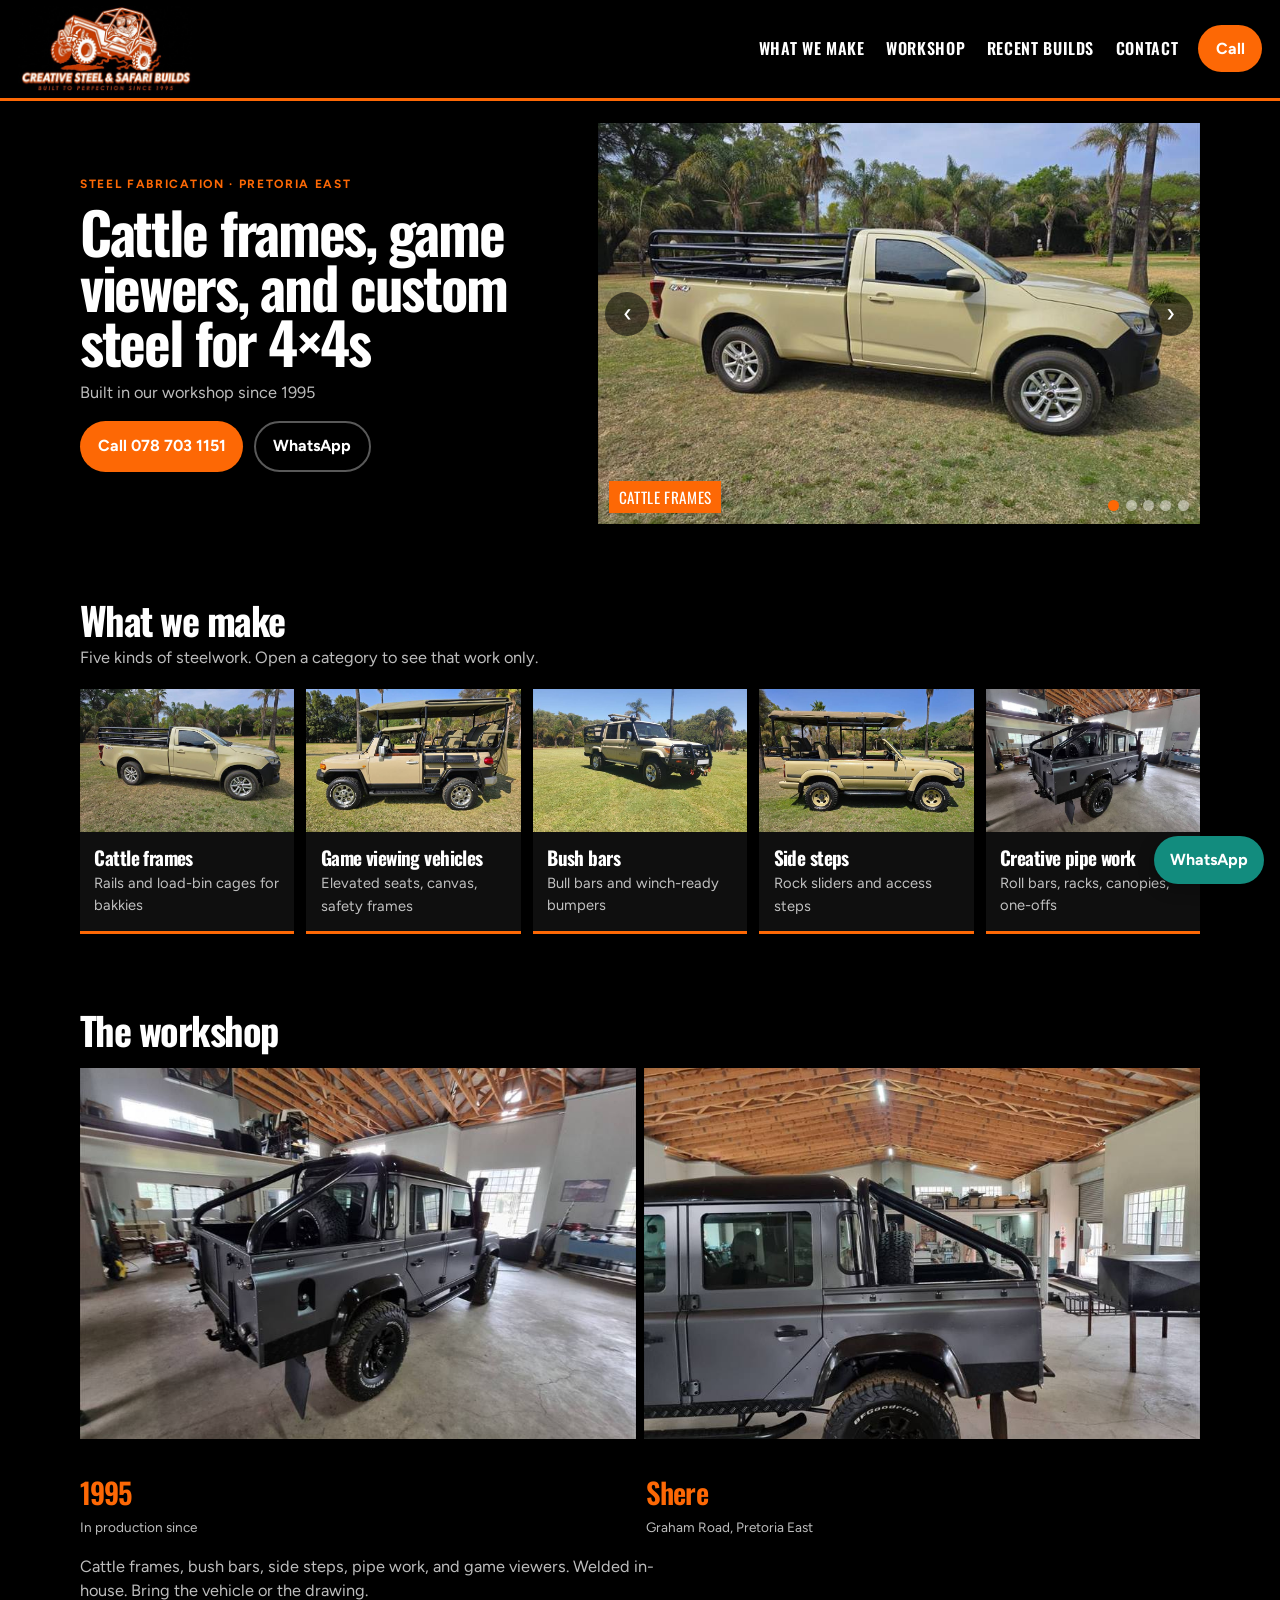
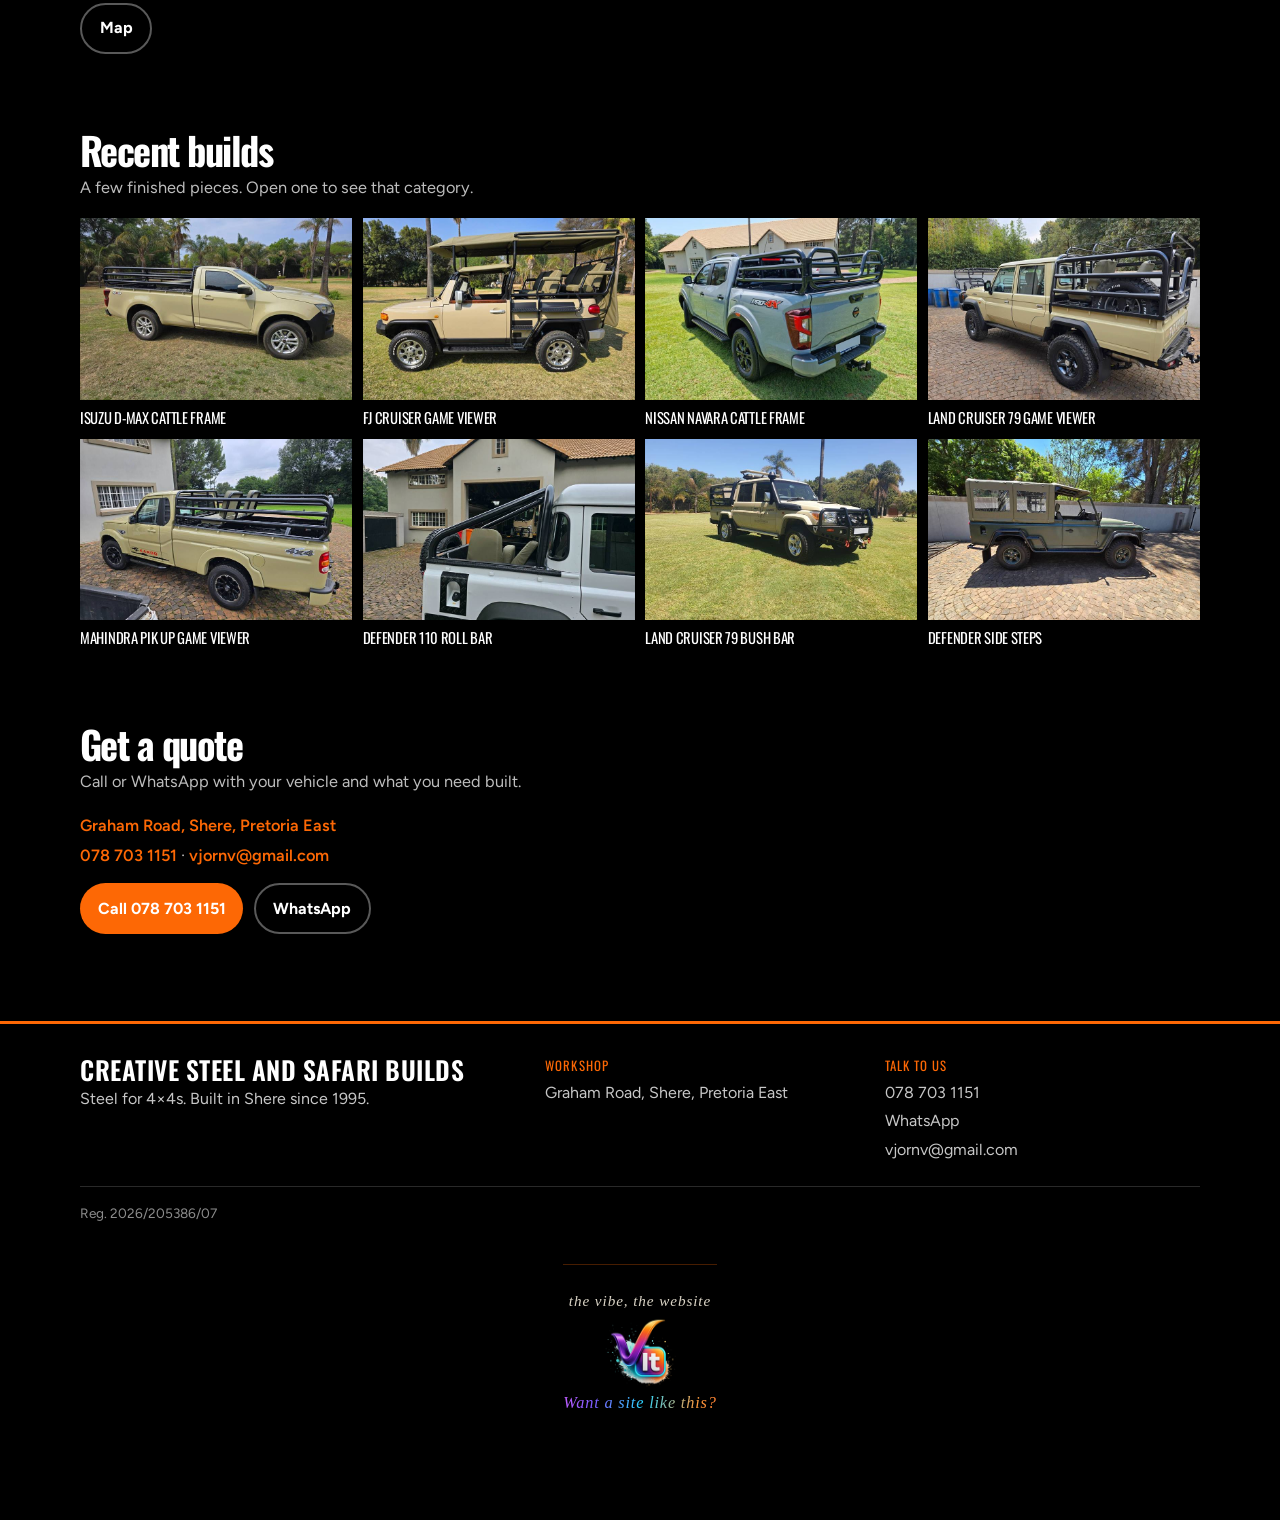
==== index.html @ a5107ec1 "Point the workshop map at the Graham Road pin. The listed street number did not match the workshop l" ====
<!DOCTYPE html>
<html lang="en-ZA" class="pack-entry has-shop look-maker">
  <head>
    <meta charset="UTF-8" />
    <meta name="viewport" content="width=device-width, initial-scale=1.0" />
    <title>Creative Steel and Safari Builds</title>
    <meta name="description" content="Custom cattle frames, game viewing vehicles, bush bars, side steps, and steel pipe work for 4×4s. In production since 1995 — Shere, Pretoria East." />
    <meta name="google-site-verification" content="rxwDGikYokyUJpafGGhyrSQt_ws4s4ULJwDBLTCUSH8" />
    <link rel="canonical" href="https://steelandsafari.co.za/" />
    <meta property="og:type" content="website" />
    <meta property="og:site_name" content="Creative Steel and Safari Builds" />
    <meta property="og:title" content="Creative Steel and Safari Builds" />
    <meta property="og:description" content="Custom cattle frames, game viewing vehicles, bush bars, side steps, and steel pipe work for 4×4s. In production since 1995 — Shere, Pretoria East." />
    <meta property="og:url" content="https://steelandsafari.co.za/" />
    <meta property="og:image" content="https://steelandsafari.co.za/assets/og.jpg" />
    <meta property="og:image:secure_url" content="https://steelandsafari.co.za/assets/og.jpg" />
    <meta property="og:image:type" content="image/jpeg" />
    <meta property="og:image:width" content="1200" />
    <meta property="og:image:height" content="630" />
    <meta property="og:image:alt" content="Creative Steel and Safari Builds logo" />
    <meta name="twitter:card" content="summary_large_image" />
    <meta name="twitter:title" content="Creative Steel and Safari Builds" />
    <meta name="twitter:description" content="Custom cattle frames, game viewing vehicles, bush bars, side steps, and steel pipe work for 4×4s. In production since 1995 — Shere, Pretoria East." />
    <meta name="twitter:image" content="https://steelandsafari.co.za/assets/og.jpg" />
    <meta name="theme-color" content="#fd6805" />
    <link rel="icon" href="favicon.svg" type="image/svg+xml" />
    <link rel="icon" href="assets/favicon-32.png" type="image/png" sizes="32x32" />
    <link rel="icon" href="assets/favicon-192.png" type="image/png" sizes="192x192" />
    <link rel="apple-touch-icon" href="assets/apple-touch-icon.png" />
    <script type="application/ld+json">
      {
        "@context": "https://schema.org",
        "@type": "LocalBusiness",
        "name": "Creative Steel and Safari Builds",
        "url": "https://steelandsafari.co.za/",
        "image": "https://steelandsafari.co.za/assets/share.jpg",
        "description": "Custom cattle frames, game viewing vehicles, bush bars, side steps, and steel pipe work for 4×4s.",
        "address": {
          "@type": "PostalAddress",
          "streetAddress": "Graham Road, Shere, Pretoria East",
          "postalCode": "0054",
          "addressCountry": "ZA"
        },
        "geo": {
          "@type": "GeoCoordinates",
          "latitude": -25.7985773,
          "longitude": 28.3625905
        },
        "areaServed": "ZA",
        "telephone": "+27787031151",
        "email": "vjornv@gmail.com",
        "foundingDate": "1995"
      }
    </script>
    <link rel="preconnect" href="https://fonts.googleapis.com" />
    <link rel="preconnect" href="https://fonts.gstatic.com" crossorigin />
    <link href="https://fonts.googleapis.com/css2?family=Oswald:wght@500;600;700&family=Figtree:wght@400;500;600;700&display=swap" rel="stylesheet" />
    <link rel="stylesheet" href="styles.css" />
  </head>
  <body>
    <header class="top">
      <a class="brand" href="#top">
        <img src="assets/logo.jpg" alt="Creative Steel and Safari Builds" />
        <span>Creative Steel and Safari Builds</span>
      </a>
      <button class="menu-btn" type="button" aria-expanded="false" aria-controls="site-nav">Menu</button>
      <nav id="site-nav">
        <a href="#makes">What we make</a>
        <a href="#workshop">Workshop</a>
        <a href="#recent">Recent builds</a>
        <a href="#contact">Contact</a>
      </nav>
      <a class="cta" href="tel:+27787031151">Call</a>
    </header>

    <main id="top">
      <section class="hero" data-home>
        <div class="hero-copy">
          <p class="eyebrow">Steel fabrication · Pretoria East</p>
          <h1>Cattle frames, game viewers, and custom steel for 4×4s</h1>
          <p class="lede">Built in our workshop since 1995</p>
          <div class="hero-actions">
            <a class="cta" href="tel:+27787031151">Call 078 703 1151</a>
            <a class="cta cta-ghost" href="https://wa.me/27787031151">WhatsApp</a>
          </div>
        </div>
        <div class="rotator" data-rotator>
          <figure class="slide is-on">
            <img src="assets/sm/extra-1.jpg" fetchpriority="high" alt="Isuzu D-Max single cab with a black cattle frame" />
            <figcaption>Cattle frames</figcaption>
          </figure>
          <figure class="slide">
            <img src="assets/sm/vibe.jpg" decoding="async" alt="Toyota FJ Cruiser game viewer with canvas roof and tiered seats" />
            <figcaption>Game viewers</figcaption>
          </figure>
          <figure class="slide">
            <img src="assets/sm/extra-21.jpg" decoding="async" alt="Land Cruiser 79 with a winch bush bar" />
            <figcaption>Bush bars</figcaption>
          </figure>
          <figure class="slide">
            <img src="assets/sm/extra-28.jpg" decoding="async" alt="Land Cruiser 80 with side steps" />
            <figcaption>Side steps</figcaption>
          </figure>
          <figure class="slide">
            <img src="assets/sm/extra-18.jpg" decoding="async" alt="Defender 110 roll bar in the workshop" />
            <figcaption>Pipe work</figcaption>
          </figure>
          <button class="rot-prev" type="button" aria-label="Previous slide">‹</button>
          <button class="rot-next" type="button" aria-label="Next slide">›</button>
          <div class="dots" role="tablist" aria-label="Product photos">
            <button class="dot is-on" type="button" aria-label="Cattle frames"></button>
            <button class="dot" type="button" aria-label="Game viewers"></button>
            <button class="dot" type="button" aria-label="Bush bars"></button>
            <button class="dot" type="button" aria-label="Side steps"></button>
            <button class="dot" type="button" aria-label="Pipe work"></button>
          </div>
        </div>
      </section>

      <section id="makes" data-home>
        <div class="section-head">
          <h2>What we make</h2>
          <p>Five kinds of steelwork. Open a category to see that work only.</p>
        </div>
        <ul class="makes">
          <li>
            <a class="make-card" href="#cattle">
              <img src="assets/sm/extra-1.jpg" loading="lazy" decoding="async" alt="Cattle frame on an Isuzu D-Max" />
              <h3>Cattle frames</h3>
              <p>Rails and load-bin cages for bakkies</p>
            </a>
          </li>
          <li>
            <a class="make-card" href="#viewers">
              <img src="assets/sm/vibe.jpg" loading="lazy" decoding="async" alt="FJ Cruiser game viewing vehicle" />
              <h3>Game viewing vehicles</h3>
              <p>Elevated seats, canvas, safety frames</p>
            </a>
          </li>
          <li>
            <a class="make-card" href="#bars">
              <img src="assets/sm/extra-21.jpg" loading="lazy" decoding="async" alt="Winch bush bar on a Land Cruiser 79" />
              <h3>Bush bars</h3>
              <p>Bull bars and winch-ready bumpers</p>
            </a>
          </li>
          <li>
            <a class="make-card" href="#steps">
              <img src="assets/sm/extra-28.jpg" loading="lazy" decoding="async" alt="Side steps on a Land Cruiser 80" />
              <h3>Side steps</h3>
              <p>Rock sliders and access steps</p>
            </a>
          </li>
          <li>
            <a class="make-card" href="#pipe">
              <img src="assets/sm/extra-18.jpg" loading="lazy" decoding="async" alt="Roll bar on a Defender in the workshop" />
              <h3>Creative pipe work</h3>
              <p>Roll bars, racks, canopies, one-offs</p>
            </a>
          </li>
        </ul>
      </section>

      <section id="workshop" data-home>
        <div class="section-head">
          <h2>The workshop</h2>
        </div>
        <div class="workshop-photos">
          <img src="assets/sm/extra-18.jpg" loading="lazy" decoding="async" alt="Defender with a roll bar inside the Shere workshop" />
          <img src="assets/sm/extra-19.jpg" loading="lazy" decoding="async" alt="Defender roll bar on the workshop floor" />
        </div>
        <div class="workshop-grid">
          <div class="workshop-stat">
            <span class="stat-num">1995</span>
            <span class="stat-label">In production since</span>
          </div>
          <div class="workshop-stat">
            <span class="stat-num">Shere</span>
            <span class="stat-label">Graham Road, Pretoria East</span>
          </div>
        </div>
        <p class="workshop-copy">Cattle frames, bush bars, side steps, pipe work, and game viewers. Welded in-house. Bring the vehicle or the drawing.</p>
        <p><a class="cta cta-ghost" href="https://www.google.com/maps?q=-25.7985773,28.3625905&amp;z=17&amp;hl=en">Map</a></p>
      </section>

      <section id="recent" data-home>
        <div class="section-head">
          <h2>Recent builds</h2>
          <p>A few finished pieces. Open one to see that category.</p>
        </div>
        <div class="recent">
          <a href="#cattle-dmax">
            <img src="assets/sm/extra-1.jpg" loading="lazy" decoding="async" alt="Isuzu D-Max cattle frame" />
            <span>Isuzu D-Max cattle frame</span>
          </a>
          <a href="#viewers-fj">
            <img src="assets/sm/vibe.jpg" loading="lazy" decoding="async" alt="FJ Cruiser game viewer" />
            <span>FJ Cruiser game viewer</span>
          </a>
          <a href="#cattle-navara">
            <img src="assets/sm/extra-29.jpg" loading="lazy" decoding="async" alt="Nissan Navara cattle frame" />
            <span>Nissan Navara cattle frame</span>
          </a>
          <a href="#viewers-lc79">
            <img src="assets/sm/extra-3.jpg" loading="lazy" decoding="async" alt="Land Cruiser 79 game viewer" />
            <span>Land Cruiser 79 game viewer</span>
          </a>
          <a href="#viewers-mahindra">
            <img src="assets/sm/extra-7.jpg" loading="lazy" decoding="async" alt="Mahindra Pik Up game viewer" />
            <span>Mahindra Pik Up game viewer</span>
          </a>
          <a href="#pipe-roll">
            <img src="assets/sm/extra-13.jpg" loading="lazy" decoding="async" alt="Defender 110 roll bar" />
            <span>Defender 110 roll bar</span>
          </a>
          <a href="#bars-lc79">
            <img src="assets/sm/extra-21.jpg" loading="lazy" decoding="async" alt="Land Cruiser 79 bush bar" />
            <span>Land Cruiser 79 bush bar</span>
          </a>
          <a href="#steps-def">
            <img src="assets/sm/extra-16.jpg" loading="lazy" decoding="async" alt="Defender side steps" />
            <span>Defender side steps</span>
          </a>
        </div>
      </section>

      <section id="contact" data-home>
        <div class="section-head">
          <h2>Get a quote</h2>
          <p>Call or WhatsApp with your vehicle and what you need built.</p>
        </div>
        <address class="contact-block">
          <p><a href="https://www.google.com/maps?q=-25.7985773,28.3625905&amp;z=17&amp;hl=en">Graham Road, Shere, Pretoria East</a></p>
          <p><a href="tel:+27787031151">078 703 1151</a> · <a href="mailto:vjornv@gmail.com">vjornv@gmail.com</a></p>
        </address>
        <div class="hero-actions">
          <a class="cta" href="tel:+27787031151">Call 078 703 1151</a>
          <a class="cta cta-ghost" href="https://wa.me/27787031151">WhatsApp</a>
        </div>
      </section>

      <section id="cattle" class="cat-page" data-cat-page="cattle">
        <a class="back" href="#top">← Home</a>
        <h2>Cattle frames</h2>
        <p class="cat-lead">Rails and load-bin cages for bakkies.</p>

        <article class="job" id="cattle-dmax">
          <h3>Isuzu D-Max cattle frame</h3>
          <p class="job-note">Tubular cattle rails over the load bin, powder-coated black.</p>
          <div class="job-photos">
            <button class="shot" type="button" data-full="assets/extra-1.jpg"><img src="assets/sm/extra-1.jpg" loading="lazy" decoding="async" alt="Isuzu D-Max single cab cattle frame, side view" /></button>
            <button class="shot" type="button" data-full="assets/extra-2.jpg"><img src="assets/sm/extra-2.jpg" loading="lazy" decoding="async" alt="Isuzu D-Max cattle frame from the rear quarter" /></button>
          </div>
          <a class="cta wa-build" href="https://wa.me/27787031151">WhatsApp this build</a>
        </article>

        <article class="job" id="cattle-lc79">
          <h3>Land Cruiser 79 cattle frame</h3>
          <p class="job-note">Single cab with a full cattle frame, side steps, and snorkel.</p>
          <div class="job-photos">
            <button class="shot" type="button" data-full="assets/extra-5.jpg"><img src="assets/sm/extra-5.jpg" loading="lazy" decoding="async" alt="Land Cruiser 79 single cab cattle frame" /></button>
            <button class="shot" type="button" data-full="assets/extra-6.jpg"><img src="assets/sm/extra-6.jpg" loading="lazy" decoding="async" alt="Land Cruiser 79 cattle frame, rear quarter" /></button>
          </div>
          <a class="cta wa-build" href="https://wa.me/27787031151">WhatsApp this build</a>
        </article>

        <article class="job" id="cattle-navara">
          <h3>Nissan Navara cattle frame</h3>
          <p class="job-note">Black tubular cattle frame with side steps on a Pro-4X.</p>
          <div class="job-photos">
            <button class="shot" type="button" data-full="assets/extra-29.jpg"><img src="assets/sm/extra-29.jpg" loading="lazy" decoding="async" alt="Nissan Navara cattle frame, rear quarter" /></button>
            <button class="shot" type="button" data-full="assets/extra-43.jpg"><img src="assets/sm/extra-43.jpg" loading="lazy" decoding="async" alt="Nissan Navara cattle frame from the side" /></button>
            <button class="shot" type="button" data-full="assets/extra-44.jpg"><img src="assets/sm/extra-44.jpg" loading="lazy" decoding="async" alt="Nissan Navara cattle frame, rear angle" /></button>
            <button class="shot" type="button" data-full="assets/extra-45.jpg"><img src="assets/sm/extra-45.jpg" loading="lazy" decoding="async" alt="Nissan Navara cattle frame detail" /></button>
          </div>
          <a class="cta wa-build" href="https://wa.me/27787031151">WhatsApp this build</a>
        </article>

        <article class="job" id="cattle-roof">
          <h3>Land Cruiser 79 cattle frame</h3>
          <p class="job-note">Cattle frame with a rooftop platform and snorkel.</p>
          <div class="job-photos">
            <button class="shot" type="button" data-full="assets/extra-23.jpg"><img src="assets/sm/extra-23.jpg" loading="lazy" decoding="async" alt="White Land Cruiser 79 with cattle frame and roof platform" /></button>
          </div>
          <a class="cta wa-build" href="https://wa.me/27787031151">WhatsApp this build</a>
        </article>

        <article class="job" id="cattle-tent">
          <h3>Land Cruiser 79 cattle frame</h3>
          <p class="job-note">Single cab cattle frame with a rooftop tent box.</p>
          <div class="job-photos">
            <button class="shot" type="button" data-full="assets/extra-54.jpg"><img src="assets/sm/extra-54.jpg" loading="lazy" decoding="async" alt="Land Cruiser 79 single cab cattle frame with rooftop tent" /></button>
          </div>
          <a class="cta wa-build" href="https://wa.me/27787031151">WhatsApp this build</a>
        </article>
      </section>

      <section id="viewers" class="cat-page" data-cat-page="viewers">
        <a class="back" href="#top">← Home</a>
        <h2>Game viewing vehicles</h2>
        <p class="cat-lead">Elevated seats, canvas, and safety frames.</p>

        <article class="job" id="viewers-fj">
          <h3>FJ Cruiser game viewer</h3>
          <p class="job-note">Black steel frame, khaki canvas roof, tiered seats, and a side ladder.</p>
          <div class="job-photos">
            <button class="shot" type="button" data-full="assets/vibe.jpg"><img src="assets/sm/vibe.jpg" loading="lazy" decoding="async" alt="FJ Cruiser game viewer, side view" /></button>
            <button class="shot" type="button" data-full="assets/extra-32.jpg"><img src="assets/sm/extra-32.jpg" loading="lazy" decoding="async" alt="FJ Cruiser game viewer, front quarter" /></button>
            <button class="shot" type="button" data-full="assets/extra-33.jpg"><img src="assets/sm/extra-33.jpg" loading="lazy" decoding="async" alt="FJ Cruiser game viewer seating" /></button>
            <button class="shot" type="button" data-full="assets/extra-40.jpg"><img src="assets/sm/extra-40.jpg" loading="lazy" decoding="async" alt="FJ Cruiser game viewer from the front" /></button>
          </div>
          <a class="cta wa-build" href="https://wa.me/27787031151">WhatsApp this build</a>
        </article>

        <article class="job" id="viewers-lc79">
          <h3>Land Cruiser 79 game viewer</h3>
          <p class="job-note">Double cab with khaki rear seats, snorkel, side steps, and a rear bumper.</p>
          <div class="job-photos">
            <button class="shot" type="button" data-full="assets/extra-3.jpg"><img src="assets/sm/extra-3.jpg" loading="lazy" decoding="async" alt="Land Cruiser 79 double cab game viewer" /></button>
            <button class="shot" type="button" data-full="assets/extra-4.jpg"><img src="assets/sm/extra-4.jpg" loading="lazy" decoding="async" alt="Land Cruiser 79 game viewer from the rear" /></button>
          </div>
          <a class="cta wa-build" href="https://wa.me/27787031151">WhatsApp this build</a>
        </article>

        <article class="job" id="viewers-mahindra">
          <h3>Mahindra Pik Up game viewer</h3>
          <p class="job-note">Sand-coloured Pik Up with a black game viewer frame and tan benches.</p>
          <div class="job-photos">
            <button class="shot" type="button" data-full="assets/extra-7.jpg"><img src="assets/sm/extra-7.jpg" loading="lazy" decoding="async" alt="Mahindra Pik Up game viewer" /></button>
            <button class="shot" type="button" data-full="assets/extra-8.jpg"><img src="assets/sm/extra-8.jpg" loading="lazy" decoding="async" alt="Mahindra Pik Up game viewer, side view" /></button>
            <button class="shot" type="button" data-full="assets/extra-9.jpg"><img src="assets/sm/extra-9.jpg" loading="lazy" decoding="async" alt="Mahindra Pik Up game viewer from the rear" /></button>
            <button class="shot" type="button" data-full="assets/extra-10.jpg"><img src="assets/sm/extra-10.jpg" loading="lazy" decoding="async" alt="Mahindra Pik Up game viewer frame" /></button>
          </div>
          <a class="cta wa-build" href="https://wa.me/27787031151">WhatsApp this build</a>
        </article>

        <article class="job" id="viewers-def130">
          <h3>Defender 130 game viewer</h3>
          <p class="job-note">Crew cab with a rear roll bar, tan seats, and a swing-away spare.</p>
          <div class="job-photos">
            <button class="shot" type="button" data-full="assets/extra-14.jpg"><img src="assets/sm/extra-14.jpg" loading="lazy" decoding="async" alt="Defender 130 crew cab game viewer" /></button>
          </div>
          <a class="cta wa-build" href="https://wa.me/27787031151">WhatsApp this build</a>
        </article>

        <article class="job" id="viewers-lc79b">
          <h3>Land Cruiser 79 game viewer</h3>
          <p class="job-note">Winch bull bar, snorkel, roof rack, game viewer frame, and rear bumper.</p>
          <div class="job-photos">
            <button class="shot" type="button" data-full="assets/extra-21.jpg"><img src="assets/sm/extra-21.jpg" loading="lazy" decoding="async" alt="Land Cruiser 79 game viewer, front quarter" /></button>
            <button class="shot" type="button" data-full="assets/extra-25.jpg"><img src="assets/sm/extra-25.jpg" loading="lazy" decoding="async" alt="Land Cruiser 79 game viewer, side profile" /></button>
            <button class="shot" type="button" data-full="assets/extra-36.jpg"><img src="assets/sm/extra-36.jpg" loading="lazy" decoding="async" alt="Land Cruiser 79 game viewer rear frame" /></button>
            <button class="shot" type="button" data-full="assets/extra-38.jpg"><img src="assets/sm/extra-38.jpg" loading="lazy" decoding="async" alt="Land Cruiser 79 game viewer detail" /></button>
            <button class="shot" type="button" data-full="assets/extra-46.jpg"><img src="assets/sm/extra-46.jpg" loading="lazy" decoding="async" alt="Land Cruiser 79 game viewer seating" /></button>
            <button class="shot" type="button" data-full="assets/extra-47.jpg"><img src="assets/sm/extra-47.jpg" loading="lazy" decoding="async" alt="Land Cruiser 79 bull bar and snorkel" /></button>
            <button class="shot" type="button" data-full="assets/extra-56.jpg"><img src="assets/sm/extra-56.jpg" loading="lazy" decoding="async" alt="Land Cruiser 79 game viewer, full build" /></button>
          </div>
          <a class="cta wa-build" href="https://wa.me/27787031151">WhatsApp this build</a>
        </article>

        <article class="job" id="viewers-elevated">
          <h3>Land Cruiser 79 game viewer</h3>
          <p class="job-note">Elevated seats above cab height, with side steps.</p>
          <div class="job-photos">
            <button class="shot" type="button" data-full="assets/extra-24.jpg"><img src="assets/sm/extra-24.jpg" loading="lazy" decoding="async" alt="Land Cruiser 79 with elevated game viewer seats" /></button>
            <button class="shot" type="button" data-full="assets/extra-35.jpg"><img src="assets/sm/extra-35.jpg" loading="lazy" decoding="async" alt="Land Cruiser 79 elevated game viewer, side view" /></button>
            <button class="shot" type="button" data-full="assets/extra-55.jpg"><img src="assets/sm/extra-55.jpg" loading="lazy" decoding="async" alt="Land Cruiser 79 elevated game viewer, rear access" /></button>
          </div>
          <a class="cta wa-build" href="https://wa.me/27787031151">WhatsApp this build</a>
        </article>

        <article class="job" id="viewers-lx">
          <h3>Land Cruiser 79 game viewer</h3>
          <p class="job-note">Tiered seating, rear frame, and a bull bar on an LX V8.</p>
          <div class="job-photos">
            <button class="shot" type="button" data-full="assets/extra-26.jpg"><img src="assets/sm/extra-26.jpg" loading="lazy" decoding="async" alt="Land Cruiser 79 LX V8 game viewer from the rear" /></button>
            <button class="shot" type="button" data-full="assets/extra-51.jpg"><img src="assets/sm/extra-51.jpg" loading="lazy" decoding="async" alt="Land Cruiser 79 game viewer tiered seating" /></button>
            <button class="shot" type="button" data-full="assets/extra-52.jpg"><img src="assets/sm/extra-52.jpg" loading="lazy" decoding="async" alt="Land Cruiser 79 game viewer rear frame" /></button>
          </div>
          <a class="cta wa-build" href="https://wa.me/27787031151">WhatsApp this build</a>
        </article>

        <article class="job" id="viewers-tzaneen">
          <h3>Land Cruiser 79 game viewer</h3>
          <p class="job-note">Rear-facing elevated seats with an access ladder.</p>
          <div class="job-photos">
            <button class="shot" type="button" data-full="assets/extra-27.jpg"><img src="assets/sm/extra-27.jpg" loading="lazy" decoding="async" alt="Land Cruiser 79 game viewer from the rear" /></button>
            <button class="shot" type="button" data-full="assets/extra-37.jpg"><img src="assets/sm/extra-37.jpg" loading="lazy" decoding="async" alt="Land Cruiser 79 game viewer elevated rear seats" /></button>
          </div>
          <a class="cta wa-build" href="https://wa.me/27787031151">WhatsApp this build</a>
        </article>

        <article class="job" id="viewers-80">
          <h3>Land Cruiser 80 game viewer</h3>
          <p class="job-note">Open-air game viewer with a canvas roof, tiered seating, bull bar, and side steps.</p>
          <div class="job-photos">
            <button class="shot" type="button" data-full="assets/extra-28.jpg"><img src="assets/sm/extra-28.jpg" loading="lazy" decoding="async" alt="Land Cruiser 80 game viewer, side view" /></button>
            <button class="shot" type="button" data-full="assets/extra-30.jpg"><img src="assets/sm/extra-30.jpg" loading="lazy" decoding="async" alt="Land Cruiser 80 game viewer from the front" /></button>
            <button class="shot" type="button" data-full="assets/extra-34.jpg"><img src="assets/sm/extra-34.jpg" loading="lazy" decoding="async" alt="Land Cruiser 80 game viewer seating" /></button>
            <button class="shot" type="button" data-full="assets/extra-42.jpg"><img src="assets/sm/extra-42.jpg" loading="lazy" decoding="async" alt="Land Cruiser 80 game viewer canvas roof" /></button>
            <button class="shot" type="button" data-full="assets/extra-48.jpg"><img src="assets/sm/extra-48.jpg" loading="lazy" decoding="async" alt="Land Cruiser 80 game viewer from the rear" /></button>
            <button class="shot" type="button" data-full="assets/extra-49.jpg"><img src="assets/sm/extra-49.jpg" loading="lazy" decoding="async" alt="Land Cruiser 80 game viewer, full side" /></button>
          </div>
          <a class="cta wa-build" href="https://wa.me/27787031151">WhatsApp this build</a>
        </article>

        <article class="job" id="viewers-80b">
          <h3>Land Cruiser 80 game viewer</h3>
          <p class="job-note">Canvas canopy, tiered seating, and an access ladder.</p>
          <div class="job-photos">
            <button class="shot" type="button" data-full="assets/extra-41.jpg"><img src="assets/sm/extra-41.jpg" loading="lazy" decoding="async" alt="Land Cruiser 80 game viewer from the rear quarter" /></button>
            <button class="shot" type="button" data-full="assets/extra-50.jpg"><img src="assets/sm/extra-50.jpg" loading="lazy" decoding="async" alt="Land Cruiser 80 game viewer, side profile" /></button>
          </div>
          <a class="cta wa-build" href="https://wa.me/27787031151">WhatsApp this build</a>
        </article>
      </section>

      <section id="bars" class="cat-page" data-cat-page="bars">
        <a class="back" href="#top">← Home</a>
        <h2>Bush bars</h2>
        <p class="cat-lead">Bull bars and winch-ready bumpers.</p>

        <article class="job" id="bars-lc79">
          <h3>Land Cruiser 79 bush bar</h3>
          <p class="job-note">Winch bull bar on a double cab.</p>
          <div class="job-photos">
            <button class="shot" type="button" data-full="assets/extra-21.jpg"><img src="assets/sm/extra-21.jpg" loading="lazy" decoding="async" alt="Land Cruiser 79 winch bush bar" /></button>
            <button class="shot" type="button" data-full="assets/extra-25.jpg"><img src="assets/sm/extra-25.jpg" loading="lazy" decoding="async" alt="Land Cruiser 79 bush bar, side profile" /></button>
            <button class="shot" type="button" data-full="assets/extra-36.jpg"><img src="assets/sm/extra-36.jpg" loading="lazy" decoding="async" alt="Land Cruiser 79 bush bar build, rear frame" /></button>
            <button class="shot" type="button" data-full="assets/extra-38.jpg"><img src="assets/sm/extra-38.jpg" loading="lazy" decoding="async" alt="Land Cruiser 79 bush bar build, detail" /></button>
            <button class="shot" type="button" data-full="assets/extra-46.jpg"><img src="assets/sm/extra-46.jpg" loading="lazy" decoding="async" alt="Land Cruiser 79 bush bar build, seating" /></button>
            <button class="shot" type="button" data-full="assets/extra-47.jpg"><img src="assets/sm/extra-47.jpg" loading="lazy" decoding="async" alt="Land Cruiser 79 bull bar and snorkel" /></button>
            <button class="shot" type="button" data-full="assets/extra-56.jpg"><img src="assets/sm/extra-56.jpg" loading="lazy" decoding="async" alt="Land Cruiser 79 bush bar build, full view" /></button>
          </div>
          <a class="cta wa-build" href="https://wa.me/27787031151">WhatsApp this build</a>
        </article>

        <article class="job" id="bars-def">
          <h3>Defender bush bar</h3>
          <p class="job-note">Front bull bar on a safari Defender.</p>
          <div class="job-photos">
            <button class="shot" type="button" data-full="assets/extra-15.jpg"><img src="assets/sm/extra-15.jpg" loading="lazy" decoding="async" alt="Olive Defender with a front bull bar" /></button>
            <button class="shot" type="button" data-full="assets/extra-16.jpg"><img src="assets/sm/extra-16.jpg" loading="lazy" decoding="async" alt="Olive Defender bush bar, side view" /></button>
            <button class="shot" type="button" data-full="assets/extra-17.jpg"><img src="assets/sm/extra-17.jpg" loading="lazy" decoding="async" alt="Olive Defender bush bar, rear view" /></button>
            <button class="shot" type="button" data-full="assets/extra-20.jpg"><img src="assets/sm/extra-20.jpg" loading="lazy" decoding="async" alt="Defender single cab with bush bar and roll cage" /></button>
          </div>
          <a class="cta wa-build" href="https://wa.me/27787031151">WhatsApp this build</a>
        </article>

        <article class="job" id="bars-80">
          <h3>Land Cruiser 80 bush bar</h3>
          <p class="job-note">Front bull bar on a game viewer.</p>
          <div class="job-photos">
            <button class="shot" type="button" data-full="assets/extra-30.jpg"><img src="assets/sm/extra-30.jpg" loading="lazy" decoding="async" alt="Land Cruiser 80 front bull bar" /></button>
            <button class="shot" type="button" data-full="assets/extra-28.jpg"><img src="assets/sm/extra-28.jpg" loading="lazy" decoding="async" alt="Land Cruiser 80 bush bar, side view" /></button>
            <button class="shot" type="button" data-full="assets/extra-34.jpg"><img src="assets/sm/extra-34.jpg" loading="lazy" decoding="async" alt="Land Cruiser 80 bush bar build, seating" /></button>
            <button class="shot" type="button" data-full="assets/extra-42.jpg"><img src="assets/sm/extra-42.jpg" loading="lazy" decoding="async" alt="Land Cruiser 80 bush bar build, canvas roof" /></button>
            <button class="shot" type="button" data-full="assets/extra-48.jpg"><img src="assets/sm/extra-48.jpg" loading="lazy" decoding="async" alt="Land Cruiser 80 bush bar build, rear view" /></button>
            <button class="shot" type="button" data-full="assets/extra-49.jpg"><img src="assets/sm/extra-49.jpg" loading="lazy" decoding="async" alt="Land Cruiser 80 bush bar build, full side" /></button>
          </div>
          <a class="cta wa-build" href="https://wa.me/27787031151">WhatsApp this build</a>
        </article>
      </section>

      <section id="steps" class="cat-page" data-cat-page="steps">
        <a class="back" href="#top">← Home</a>
        <h2>Side steps</h2>
        <p class="cat-lead">Rock sliders and access steps.</p>

        <article class="job" id="steps-lc79">
          <h3>Land Cruiser 79 side steps</h3>
          <p class="job-note">Access steps along the single cab.</p>
          <div class="job-photos">
            <button class="shot" type="button" data-full="assets/extra-5.jpg"><img src="assets/sm/extra-5.jpg" loading="lazy" decoding="async" alt="Side steps on a Land Cruiser 79 single cab" /></button>
            <button class="shot" type="button" data-full="assets/extra-6.jpg"><img src="assets/sm/extra-6.jpg" loading="lazy" decoding="async" alt="Land Cruiser 79 rear step" /></button>
          </div>
          <a class="cta wa-build" href="https://wa.me/27787031151">WhatsApp this build</a>
        </article>

        <article class="job" id="steps-def">
          <h3>Defender side steps</h3>
          <p class="job-note">Side steps on a double cab Defender.</p>
          <div class="job-photos">
            <button class="shot" type="button" data-full="assets/extra-16.jpg"><img src="assets/sm/extra-16.jpg" loading="lazy" decoding="async" alt="Defender with side steps" /></button>
            <button class="shot" type="button" data-full="assets/extra-15.jpg"><img src="assets/sm/extra-15.jpg" loading="lazy" decoding="async" alt="Defender side steps, front quarter" /></button>
            <button class="shot" type="button" data-full="assets/extra-17.jpg"><img src="assets/sm/extra-17.jpg" loading="lazy" decoding="async" alt="Defender side steps, rear view" /></button>
            <button class="shot" type="button" data-full="assets/extra-19.jpg"><img src="assets/sm/extra-19.jpg" loading="lazy" decoding="async" alt="Defender 110 with side steps in the workshop" /></button>
          </div>
          <a class="cta wa-build" href="https://wa.me/27787031151">WhatsApp this build</a>
        </article>

        <article class="job" id="steps-navara">
          <h3>Nissan Navara side steps</h3>
          <p class="job-note">Side steps on a Pro-4X.</p>
          <div class="job-photos">
            <button class="shot" type="button" data-full="assets/extra-45.jpg"><img src="assets/sm/extra-45.jpg" loading="lazy" decoding="async" alt="Side steps on a Nissan Navara" /></button>
            <button class="shot" type="button" data-full="assets/extra-43.jpg"><img src="assets/sm/extra-43.jpg" loading="lazy" decoding="async" alt="Nissan Navara side steps, side of the bin" /></button>
            <button class="shot" type="button" data-full="assets/extra-29.jpg"><img src="assets/sm/extra-29.jpg" loading="lazy" decoding="async" alt="Nissan Navara side steps, rear quarter" /></button>
            <button class="shot" type="button" data-full="assets/extra-44.jpg"><img src="assets/sm/extra-44.jpg" loading="lazy" decoding="async" alt="Nissan Navara side steps, rear angle" /></button>
          </div>
          <a class="cta wa-build" href="https://wa.me/27787031151">WhatsApp this build</a>
        </article>

        <article class="job" id="steps-80">
          <h3>Land Cruiser 80 side steps</h3>
          <p class="job-note">Side steps and a rear ladder.</p>
          <div class="job-photos">
            <button class="shot" type="button" data-full="assets/extra-28.jpg"><img src="assets/sm/extra-28.jpg" loading="lazy" decoding="async" alt="Side steps on a Land Cruiser 80" /></button>
            <button class="shot" type="button" data-full="assets/extra-49.jpg"><img src="assets/sm/extra-49.jpg" loading="lazy" decoding="async" alt="Land Cruiser 80 side steps and rear ladder" /></button>
            <button class="shot" type="button" data-full="assets/extra-30.jpg"><img src="assets/sm/extra-30.jpg" loading="lazy" decoding="async" alt="Land Cruiser 80 side steps, front view" /></button>
            <button class="shot" type="button" data-full="assets/extra-34.jpg"><img src="assets/sm/extra-34.jpg" loading="lazy" decoding="async" alt="Land Cruiser 80 side steps, seating" /></button>
            <button class="shot" type="button" data-full="assets/extra-42.jpg"><img src="assets/sm/extra-42.jpg" loading="lazy" decoding="async" alt="Land Cruiser 80 side steps, canvas roof" /></button>
            <button class="shot" type="button" data-full="assets/extra-48.jpg"><img src="assets/sm/extra-48.jpg" loading="lazy" decoding="async" alt="Land Cruiser 80 side steps, rear view" /></button>
          </div>
          <a class="cta wa-build" href="https://wa.me/27787031151">WhatsApp this build</a>
        </article>
      </section>

      <section id="pipe" class="cat-page" data-cat-page="pipe">
        <a class="back" href="#top">← Home</a>
        <h2>Creative pipe work</h2>
        <p class="cat-lead">Roll bars, racks, canopies, and one-offs.</p>

        <article class="job" id="pipe-roll">
          <h3>Defender 110 roll bar</h3>
          <p class="job-note">Black roll bar with rear seating on a double cab.</p>
          <div class="job-photos">
            <button class="shot" type="button" data-full="assets/extra-13.jpg"><img src="assets/sm/extra-13.jpg" loading="lazy" decoding="async" alt="Defender 110 roll bar and rear seats" /></button>
          </div>
          <a class="cta wa-build" href="https://wa.me/27787031151">WhatsApp this build</a>
        </article>

        <article class="job" id="pipe-shop">
          <h3>Defender 110 roll bar</h3>
          <p class="job-note">Charcoal double cab with a rear roll bar, built in the workshop.</p>
          <div class="job-photos">
            <button class="shot" type="button" data-full="assets/extra-18.jpg"><img src="assets/sm/extra-18.jpg" loading="lazy" decoding="async" alt="Charcoal Defender 110 roll bar in the workshop" /></button>
          </div>
          <a class="cta wa-build" href="https://wa.me/27787031151">WhatsApp this build</a>
        </article>

        <article class="job" id="pipe-silver">
          <h3>Defender 110 roll bar</h3>
          <p class="job-note">Silver-grey double cab with a black rear roll bar and side steps.</p>
          <div class="job-photos">
            <button class="shot" type="button" data-full="assets/extra-19.jpg"><img src="assets/sm/extra-19.jpg" loading="lazy" decoding="async" alt="Silver Defender 110 with a rear roll bar" /></button>
          </div>
          <a class="cta wa-build" href="https://wa.me/27787031151">WhatsApp this build</a>
        </article>

        <article class="job" id="pipe-cage">
          <h3>Defender roll cage</h3>
          <p class="job-note">Full roll cage, bush bar, and bed frame on a single cab.</p>
          <div class="job-photos">
            <button class="shot" type="button" data-full="assets/extra-20.jpg"><img src="assets/sm/extra-20.jpg" loading="lazy" decoding="async" alt="Defender single cab roll cage" /></button>
          </div>
          <a class="cta wa-build" href="https://wa.me/27787031151">WhatsApp this build</a>
        </article>

        <article class="job" id="pipe-canopy">
          <h3>Land Cruiser 79 canvas canopy</h3>
          <p class="job-note">Olive canvas canopy, rear bumper, snorkel, and side steps.</p>
          <div class="job-photos">
            <button class="shot" type="button" data-full="assets/extra-11.jpg"><img src="assets/sm/extra-11.jpg" loading="lazy" decoding="async" alt="Land Cruiser 79 with an olive canvas canopy" /></button>
            <button class="shot" type="button" data-full="assets/extra-12.jpg"><img src="assets/sm/extra-12.jpg" loading="lazy" decoding="async" alt="Land Cruiser 79 canvas canopy from the rear" /></button>
          </div>
          <a class="cta wa-build" href="https://wa.me/27787031151">WhatsApp this build</a>
        </article>

        <article class="job" id="pipe-canvas">
          <h3>Defender canvas build</h3>
          <p class="job-note">Khaki canvas, tubular frame, bull bar, and side steps.</p>
          <div class="job-photos">
            <button class="shot" type="button" data-full="assets/extra-15.jpg"><img src="assets/sm/extra-15.jpg" loading="lazy" decoding="async" alt="Olive Defender with a khaki canvas canopy" /></button>
            <button class="shot" type="button" data-full="assets/extra-16.jpg"><img src="assets/sm/extra-16.jpg" loading="lazy" decoding="async" alt="Defender canvas build, side profile" /></button>
            <button class="shot" type="button" data-full="assets/extra-17.jpg"><img src="assets/sm/extra-17.jpg" loading="lazy" decoding="async" alt="Defender canvas build from the rear" /></button>
          </div>
          <a class="cta wa-build" href="https://wa.me/27787031151">WhatsApp this build</a>
        </article>

        <article class="job" id="pipe-polaris">
          <h3>Polaris racks and rear seating</h3>
          <p class="job-note">Front rack, bumper, and rear passenger pads on a quad.</p>
          <div class="job-photos">
            <button class="shot" type="button" data-full="assets/extra-22.jpg"><img src="assets/sm/extra-22.jpg" loading="lazy" decoding="async" alt="Polaris quad with a custom front rack" /></button>
            <button class="shot" type="button" data-full="assets/extra-39.jpg"><img src="assets/sm/extra-39.jpg" loading="lazy" decoding="async" alt="Polaris custom racks, side view" /></button>
            <button class="shot" type="button" data-full="assets/extra-53.jpg"><img src="assets/sm/extra-53.jpg" loading="lazy" decoding="async" alt="Polaris rear passenger seating" /></button>
            <button class="shot" type="button" data-full="assets/extra-57.jpg"><img src="assets/sm/extra-57.jpg" loading="lazy" decoding="async" alt="Polaris bumper detail" /></button>
            <button class="shot" type="button" data-full="assets/extra-58.jpg"><img src="assets/sm/extra-58.jpg" loading="lazy" decoding="async" alt="Polaris custom pipe work" /></button>
          </div>
          <a class="cta wa-build" href="https://wa.me/27787031151">WhatsApp this build</a>
        </article>
      </section>
    </main>

    <footer class="site-foot">
      <div class="foot-grid">
        <div>
          <p class="foot-name">Creative Steel and Safari Builds</p>
          <p>Steel for 4×4s. Built in Shere since 1995.</p>
        </div>
        <div>
          <p class="foot-label">Workshop</p>
          <p><a href="https://www.google.com/maps?q=-25.7985773,28.3625905&amp;z=17&amp;hl=en">Graham Road, Shere, Pretoria East</a></p>
        </div>
        <div>
          <p class="foot-label">Talk to us</p>
          <p><a href="tel:+27787031151">078 703 1151</a></p>
          <p><a href="https://wa.me/27787031151">WhatsApp</a></p>
          <p><a href="mailto:vjornv@gmail.com">vjornv@gmail.com</a></p>
        </div>
      </div>
      <p class="foot-reg">Reg. 2026/205386/07</p>
      <a
        class="footer-vibeit"
        href="https://vibeit-intel.net/"
        target="_blank"
        rel="noopener noreferrer"
        aria-label="Website by VibeIt-Intel. Want a site like this?"
      >
        <span class="footer-vibeit-sign">the vibe, the website</span>
        <img src="assets/vibeit-mark.png" alt="" width="74" height="74" loading="lazy" decoding="async" />
        <span class="footer-vibeit-cta">Want a site like this?</span>
      </a>
    </footer>

    <a class="wa" href="https://wa.me/27787031151" aria-label="WhatsApp"><svg viewBox="0 0 24 24" aria-hidden="true" focusable="false"><path fill="currentColor" d="M20.5 3.5A11 11 0 0 0 2.1 17.2L1 23l5.9-1.1A11 11 0 0 0 12 22a11 11 0 0 0 8.5-18.5zM12 20.2a9.2 9.2 0 0 1-4.7-1.3l-.3-.2-3.5.7.7-3.4-.2-.3A9.2 9.2 0 1 1 12 20.2zm5.1-6.9c-.3-.1-1.6-.8-1.8-.9s-.4-.1-.6.1-.7.9-.8 1-.3.2-.6.1a7.6 7.6 0 0 1-2.2-1.4 8.4 8.4 0 0 1-1.5-1.9c-.2-.3 0-.4.1-.6l.4-.4c.1-.1.2-.3.1-.5l-.8-1.9c-.2-.5-.4-.4-.6-.4h-.5a1 1 0 0 0-.7.3 3 3 0 0 0-.9 2.2 5.2 5.2 0 0 0 1.1 2.8 11.9 11.9 0 0 0 4.6 4c.4.2.9.4 1.5.5a3.6 3.6 0 0 0 1.7.1 2.7 2.7 0 0 0 1.8-1.3 2.2 2.2 0 0 0 .2-1.2c-.1-.2-.3-.2-.6-.3z"/></svg><span>WhatsApp</span></a>

    <div id="lightbox" hidden>
      <button class="lb-close" type="button" aria-label="Close">×</button>
      <img alt="" />
    </div>

    <script>
      (function () {
        var cats = ["cattle", "viewers", "bars", "steps", "pipe"];
        var root = document.querySelector("[data-rotator]");
        var slides = Array.prototype.slice.call(root.querySelectorAll(".slide"));
        var dots = Array.prototype.slice.call(root.querySelectorAll(".dot"));
        var index = 0;
        var timer;

        function show(n) {
          index = (n + slides.length) % slides.length;
          slides.forEach(function (slide, i) {
            slide.classList.toggle("is-on", i === index);
          });
          dots.forEach(function (dot, i) {
            dot.classList.toggle("is-on", i === index);
          });
        }

        function stop() {
          clearInterval(timer);
        }

        function play() {
          stop();
          if (window.matchMedia("(prefers-reduced-motion: reduce)").matches) return;
          timer = setInterval(function () { show(index + 1); }, 5500);
        }

        root.addEventListener("mouseenter", stop);
        root.addEventListener("mouseleave", play);
        root.addEventListener("focusin", stop);
        root.addEventListener("focusout", play);
        root.querySelector(".rot-prev").addEventListener("click", function () { show(index - 1); play(); });
        root.querySelector(".rot-next").addEventListener("click", function () { show(index + 1); play(); });
        dots.forEach(function (dot, i) {
          dot.addEventListener("click", function () { show(i); play(); });
        });
        show(0);
        play();

        function catFromHash() {
          var raw = (location.hash || "").replace("#", "");
          var found = "";
          cats.forEach(function (cat) {
            if (raw === cat || raw.indexOf(cat + "-") === 0) found = cat;
          });
          return found;
        }

        function route() {
          var raw = (location.hash || "").replace("#", "");
          var cat = catFromHash();
          document.body.classList.toggle("is-cat", !!cat);
          document.querySelectorAll(".cat-page").forEach(function (page) {
            page.classList.toggle("is-open", !!cat && page.id === cat);
          });
          if (cat && raw !== cat) {
            var job = document.getElementById(raw);
            if (job) {
              requestAnimationFrame(function () {
                job.scrollIntoView({ block: "start" });
              });
            }
          }
        }

        window.addEventListener("hashchange", route);
        route();

        var menuBtn = document.querySelector(".menu-btn");
        var header = document.querySelector(".top");
        menuBtn.addEventListener("click", function () {
          var open = header.classList.toggle("is-open");
          menuBtn.setAttribute("aria-expanded", open ? "true" : "false");
          menuBtn.textContent = open ? "Close" : "Menu";
        });
        header.querySelectorAll("nav a").forEach(function (link) {
          link.addEventListener("click", function () {
            header.classList.remove("is-open");
            menuBtn.setAttribute("aria-expanded", "false");
            menuBtn.textContent = "Menu";
          });
        });

        document.querySelectorAll(".job").forEach(function (job) {
          var title = job.querySelector("h3").textContent.trim();
          var link = job.querySelector(".wa-build");
          if (!link) return;
          link.href = "https://wa.me/27787031151?text=" + encodeURIComponent("Hi, I want to ask about the " + title);
        });

        var pill = document.querySelector(".wa");
        if (pill && "IntersectionObserver" in window) {
          var inView = new Set();
          var watch = new IntersectionObserver(function (entries) {
            entries.forEach(function (entry) {
              if (entry.isIntersecting) inView.add(entry.target);
              else inView.delete(entry.target);
            });
            pill.classList.toggle("is-tucked", inView.size > 0);
          });
          document.querySelectorAll("#contact, .site-foot a[href^='https://wa.me']").forEach(function (el) {
            watch.observe(el);
          });
        }

        var box = document.getElementById("lightbox");
        var full = box.querySelector("img");
        document.querySelectorAll(".shot").forEach(function (shot) {
          shot.addEventListener("click", function () {
            var img = shot.querySelector("img");
            full.src = shot.getAttribute("data-full");
            full.alt = img ? img.alt : "";
            box.hidden = false;
          });
        });
        function closeLight() {
          box.hidden = true;
          full.removeAttribute("src");
        }
        box.addEventListener("click", function (event) {
          if (event.target === box || event.target.classList.contains("lb-close")) closeLight();
        });
        document.addEventListener("keydown", function (event) {
          if (event.key === "Escape") closeLight();
        });
      })();
    </script>
  </body>
</html>
---- styles.css ----
:root {
  --c1: #fd6805;
  --c2: #ffffff;
  --c3: #000000;
  --seed-ink: #000000;
  --seed-paper: #ffffff;
  --ink: var(--seed-ink);
  --paper: var(--seed-paper);
  --accent: #fd6805;
  --on-accent: #ffffff;
  --display: "Oswald", "Segoe UI", sans-serif;
  --text: "Figtree", "Segoe UI", sans-serif;
  --muted: color-mix(in srgb, var(--ink) 68%, transparent);
}

.look-maker,
.look-workshop,
.look-barber,
.look-showcase,
.look-fitness {
  --ink: var(--seed-paper);
  --paper: var(--seed-ink);
  --muted: color-mix(in srgb, var(--ink) 74%, transparent);
}

* {
  box-sizing: border-box;
  margin: 0;
  padding: 0;
}

html {
  scroll-behavior: smooth;
  overflow-x: clip;
  scroll-padding-top: 8.2rem;
  scroll-padding-bottom: 5rem;
}

body {
  font-family: var(--text);
  color: var(--ink);
  background: var(--paper);
  line-height: 1.5;
  overflow-wrap: anywhere;
}

img,
svg,
video {
  max-width: 100%;
  height: auto;
  display: block;
}

a {
  color: inherit;
  text-decoration: none;
}

button {
  font: inherit;
  color: inherit;
}

.top {
  position: sticky;
  top: 0;
  z-index: 10;
  display: flex;
  flex-wrap: wrap;
  align-items: center;
  justify-content: space-between;
  gap: 0.4rem 1.25rem;
  padding: 0.35rem 1.1rem;
  background: #000;
  border-bottom: 3px solid var(--accent);
}

.brand {
  display: flex;
  align-items: center;
  gap: 0.7rem;
  min-width: 0;
  font-weight: 700;
}

.brand img {
  height: 5.4rem;
  width: auto;
  max-width: 62vw;
  object-fit: contain;
  object-position: center;
  background: transparent;
  flex-shrink: 0;
}

.brand span {
  position: absolute;
  width: 1px;
  height: 1px;
  padding: 0;
  margin: -1px;
  overflow: hidden;
  clip: rect(0, 0, 0, 0);
  white-space: nowrap;
  border: 0;
}

.menu-btn {
  display: inline-flex;
  align-items: center;
  justify-content: center;
  min-height: 44px;
  min-width: 44px;
  padding: 0 0.85rem;
  border: 2px solid #fff;
  background: transparent;
  color: #fff;
  font-family: var(--display);
  font-size: 0.95rem;
  letter-spacing: 0.06em;
  text-transform: uppercase;
  cursor: pointer;
}

.top nav {
  display: none;
  flex-basis: 100%;
  flex-direction: column;
  gap: 0;
  order: 4;
  padding: 0.2rem 0 0.6rem;
}

.top.is-open nav {
  display: flex;
}

.top nav a {
  padding: 0.75rem 0;
  border-bottom: 1px solid rgb(255 255 255 / 14%);
  color: #fff;
  font-family: var(--display);
  font-size: 1.15rem;
  font-weight: 600;
  letter-spacing: 0.04em;
  text-transform: uppercase;
}

.top nav a:hover {
  color: var(--accent);
}

.cta {
  display: inline-flex;
  align-items: center;
  justify-content: center;
  min-height: 44px;
  padding: 0.72rem 1.1rem;
  border-radius: 999px;
  color: var(--on-accent);
  background: var(--accent);
  font-weight: 700;
  white-space: normal;
  text-align: center;
}

.cta-ghost {
  color: var(--ink);
  background: transparent;
  border: 2px solid color-mix(in srgb, var(--ink) 35%, transparent);
}

.hero-actions {
  display: flex;
  flex-wrap: wrap;
  gap: 0.65rem;
  margin-top: 0.35rem;
}

main {
  width: min(1120px, calc(100% - 2rem));
  margin: 0 auto;
  padding: 0 0 3rem;
  display: flex;
  flex-direction: column;
}

section {
  padding: 2.4rem 0;
  scroll-margin-top: 8.2rem;
}

.section-head {
  margin-bottom: 1.2rem;
}

.section-head p,
.lede,
.workshop-copy,
.contact-block p,
.cat-lead {
  max-width: 38rem;
  color: var(--muted);
  font-size: 1.02rem;
}

.section-head p,
.cat-lead {
  margin-top: 0.35rem;
}

.eyebrow {
  font-size: 0.75rem;
  font-weight: 700;
  letter-spacing: 0.14em;
  text-transform: uppercase;
  color: var(--accent);
}

h1 {
  max-width: 16ch;
  font-family: var(--display);
  font-size: clamp(2rem, 6vw, 3.6rem);
  font-weight: 650;
  letter-spacing: -0.04em;
  line-height: 0.95;
}

h2 {
  font-family: var(--display);
  font-size: clamp(1.6rem, 3vw, 2.4rem);
  letter-spacing: -0.04em;
  line-height: 1;
}

.hero {
  display: grid;
  gap: 1.25rem;
  align-items: center;
  padding-top: 1.4rem;
}

.hero-copy {
  display: flex;
  flex-direction: column;
  gap: 0.7rem;
}

.rotator {
  position: relative;
  background: transparent;
}

.slide {
  display: none;
}

.slide.is-on {
  display: block;
}

.slide img {
  display: block;
  width: 100%;
  aspect-ratio: 3 / 2;
  object-fit: cover;
  object-position: center;
  background: transparent;
}

.slide figcaption {
  position: absolute;
  left: 0.7rem;
  bottom: 0.7rem;
  padding: 0.28rem 0.6rem;
  background: var(--accent);
  color: #fff;
  font-family: var(--display);
  font-size: 0.95rem;
  letter-spacing: 0.04em;
  text-transform: uppercase;
}

.rot-prev,
.rot-next,
.dot {
  border: 0;
  cursor: pointer;
}

.rot-prev,
.rot-next {
  position: absolute;
  top: 42%;
  width: 44px;
  height: 44px;
  border-radius: 50%;
  background: rgb(0 0 0 / 55%);
  color: #fff;
  font-size: 1.6rem;
  line-height: 1;
}

.rot-prev {
  left: 0.45rem;
}

.rot-next {
  right: 0.45rem;
}

.dots {
  position: absolute;
  right: 0.7rem;
  bottom: 0.85rem;
  display: flex;
  gap: 0.4rem;
}

.dot {
  width: 11px;
  height: 11px;
  padding: 0;
  border-radius: 50%;
  background: rgb(255 255 255 / 45%);
}

.dot.is-on {
  background: var(--accent);
}

.makes {
  display: grid;
  gap: 0.75rem;
  list-style: none;
}

.make-card {
  display: flex;
  flex-direction: column;
  min-height: 100%;
  background: color-mix(in srgb, var(--ink) 6%, var(--paper));
  border-bottom: 3px solid var(--accent);
}

.make-card img {
  width: 100%;
  aspect-ratio: 3 / 2;
  object-fit: cover;
  object-position: center;
  background: #111;
}

.make-card h3,
.make-card p {
  padding-inline: 0.9rem;
}

.make-card h3 {
  font-family: var(--display);
  font-size: 1.2rem;
  letter-spacing: -0.03em;
  margin-top: 0.75rem;
}

.make-card p {
  color: var(--muted);
  font-size: 0.92rem;
  padding-bottom: 0.9rem;
}

.make-card:hover h3 {
  color: var(--accent);
}

.workshop-grid {
  display: grid;
  gap: 0.75rem;
  margin-bottom: 1rem;
}

.workshop-photos {
  display: grid;
  gap: 0.5rem;
  margin-bottom: 1rem;
}

.workshop-photos img {
  display: block;
  width: 100%;
  aspect-ratio: 3 / 2;
  object-fit: cover;
  object-position: center;
  background: transparent;
}

.workshop-stat {
  display: flex;
  flex-direction: column;
  gap: 0.2rem;
  padding: 1rem 0 0;
  background: transparent;
}

.stat-num {
  font-family: var(--display);
  font-size: clamp(1.4rem, 4vw, 1.8rem);
  font-weight: 600;
  letter-spacing: -0.03em;
  color: var(--accent);
}

.stat-label {
  font-size: 0.85rem;
  color: var(--muted);
}

.recent {
  display: grid;
  grid-template-columns: 1fr 1fr;
  gap: 0.65rem;
}

.recent a {
  display: flex;
  flex-direction: column;
  gap: 0.4rem;
  min-width: 0;
}

.recent img {
  width: 100%;
  aspect-ratio: 3 / 2;
  object-fit: cover;
  object-position: center;
  background: #111;
}

.recent span {
  font-family: var(--display);
  font-size: 0.92rem;
  letter-spacing: -0.02em;
  text-transform: uppercase;
}

.recent a:hover span {
  color: var(--accent);
}

.contact-block {
  font-style: normal;
  margin-bottom: 1rem;
}

.contact-block p {
  margin-bottom: 0.35rem;
}

.contact-block a {
  color: var(--accent);
  font-weight: 600;
}

.back {
  display: inline-block;
  margin-bottom: 0.8rem;
  color: var(--accent);
  font-weight: 700;
}

.cat-page {
  display: none;
}

.cat-page:target,
.cat-page.is-open {
  display: block;
}

body:has(.cat-page:target) [data-home],
body.is-cat [data-home] {
  display: none;
}

.job {
  padding: 1.25rem 0 1.4rem;
  border-top: 1px solid color-mix(in srgb, var(--ink) 12%, transparent);
  scroll-margin-top: 8.2rem;
}

.job h3 {
  font-family: var(--display);
  font-size: clamp(1.15rem, 3vw, 1.45rem);
  letter-spacing: -0.03em;
  text-transform: uppercase;
}

.job-note {
  margin: 0.3rem 0 0.75rem;
  color: var(--muted);
  font-size: 0.95rem;
}

.job-photos {
  display: grid;
  grid-template-columns: 1fr 1fr;
  gap: 0.4rem;
  margin-bottom: 0.85rem;
}

.shot {
  display: block;
  width: 100%;
  padding: 0;
  border: 0;
  background: #111;
  cursor: zoom-in;
}

.shot img {
  width: 100%;
  aspect-ratio: 3 / 2;
  object-fit: cover;
  object-position: center;
  background: #111;
}

.job .cta {
  margin-top: 0.15rem;
}

#lightbox {
  position: fixed;
  inset: 0;
  z-index: 50;
  display: flex;
  align-items: center;
  justify-content: center;
  padding: 1rem;
  background: rgb(0 0 0 / 92%);
}

#lightbox[hidden] {
  display: none;
}

#lightbox img {
  max-width: min(1100px, 100%);
  max-height: calc(100vh - 2rem);
  width: auto;
  height: auto;
  object-fit: contain;
  background: #111;
}

.lb-close {
  position: absolute;
  top: 0.6rem;
  right: 0.6rem;
  width: 44px;
  height: 44px;
  border: 0;
  border-radius: 50%;
  background: #fff;
  color: #000;
  font-size: 1.6rem;
  line-height: 1;
  cursor: pointer;
}

.site-foot {
  padding: 2rem 1.1rem 6.5rem;
  background: #000;
  border-top: 3px solid var(--accent);
  color: #fff;
}

.foot-grid {
  width: min(1120px, 100%);
  margin: 0 auto;
  display: grid;
  gap: 1.5rem;
}

.foot-name {
  font-family: var(--display);
  font-size: clamp(1.25rem, 2vw, 1.6rem);
  font-weight: 600;
  letter-spacing: 0.02em;
  line-height: 1.05;
  text-transform: uppercase;
}

.foot-grid p + p {
  margin-top: 0.3rem;
  color: color-mix(in srgb, #fff 78%, transparent);
}

.foot-label {
  margin-bottom: 0.35rem;
  color: var(--accent);
  font-family: var(--display);
  font-size: 0.8rem;
  letter-spacing: 0.08em;
  text-transform: uppercase;
}

.site-foot a:hover {
  color: var(--accent);
}

.foot-reg {
  width: min(1120px, 100%);
  margin: 1.5rem auto 0;
  padding-top: 1rem;
  border-top: 1px solid rgb(255 255 255 / 16%);
  color: color-mix(in srgb, #fff 55%, transparent);
  font-size: 0.85rem;
}

.footer-vibeit {
  display: grid;
  justify-items: center;
  width: fit-content;
  margin: 2.5rem auto 0;
  padding-top: 1.6rem;
  border-top: 1px solid rgb(253 104 5 / 28%);
  text-decoration: none;
}

.footer-vibeit-sign {
  font-family: Georgia, "Times New Roman", serif;
  font-style: italic;
  font-size: 0.95rem;
  letter-spacing: 0.06em;
  color: #d8d2c4;
  white-space: nowrap;
}

.footer-vibeit img {
  width: 4.6rem;
  height: 4.6rem;
  margin: 0.2rem 0 0.1rem;
  object-fit: contain;
  pointer-events: none;
}

.footer-vibeit-cta {
  font-family: Georgia, "Times New Roman", serif;
  font-style: italic;
  font-size: 1.02rem;
  letter-spacing: 0.05em;
  white-space: nowrap;
  background-image: linear-gradient(105deg, #c45cff 0%, #7a5cff 22%, #2ad6ff 52%, #ff9a3c 86%, #ff7a2e 100%);
  -webkit-background-clip: text;
  background-clip: text;
  color: transparent;
  -webkit-text-fill-color: transparent;
}

.site-foot .footer-vibeit:hover .footer-vibeit-sign {
  color: #fff;
}

.wa {
  position: fixed;
  right: 1rem;
  bottom: 1rem;
  z-index: 20;
  min-height: 44px;
  padding: 0.75rem 1rem;
  border-radius: 999px;
  color: #fff;
  background: #128c7e;
  font-weight: 700;
  box-shadow: 0 4px 16px rgb(0 0 0 / 35%);
}

.wa svg {
  display: none;
}

@media (max-width: 520px) {
  .hero-actions .cta {
    flex: 1 1 100%;
  }
}

@media (max-width: 767px) {
  html {
    scroll-padding-top: 4.8rem;
  }

  section,
  .job {
    scroll-margin-top: 0;
  }

  .top {
    flex-wrap: wrap;
    gap: 0.5rem;
    padding: 0.3rem 0.9rem;
  }

  .brand img {
    height: 3.5rem;
    max-width: 44vw;
  }

  .menu-btn {
    margin-left: auto;
    padding: 0 0.75rem;
  }

  .top > .cta {
    padding: 0 1rem;
  }

  .make-card,
  .recent a,
  section {
    padding-bottom: calc(52px + 0.75rem + env(safe-area-inset-bottom));
  }

  .section-head p,
  .workshop-copy,
  .lede,
  .recent span {
    padding-right: calc(52px + 0.75rem);
  }

  .site-foot {
    padding-bottom: calc(6.5rem + env(safe-area-inset-bottom));
  }

  .wa {
    right: 0.75rem;
    bottom: calc(0.75rem + env(safe-area-inset-bottom));
    display: grid;
    place-items: center;
    width: 52px;
    height: 52px;
    min-height: 52px;
    padding: 0;
    border-radius: 50%;
    transition: opacity 0.2s ease, transform 0.2s ease;
  }

  .wa span {
    position: absolute;
    width: 1px;
    height: 1px;
    padding: 0;
    margin: -1px;
    overflow: hidden;
    clip: rect(0, 0, 0, 0);
    white-space: nowrap;
    border: 0;
  }

  .wa svg {
    display: block;
    width: 28px;
    height: 28px;
  }

  .wa.is-tucked {
    opacity: 0;
    transform: translateY(1rem);
    pointer-events: none;
  }
}

@media (min-width: 700px) {
  .foot-grid {
    grid-template-columns: 1.4fr 1fr 1fr;
    align-items: start;
  }

  .workshop-grid,
  .workshop-photos {
    grid-template-columns: 1fr 1fr;
  }

  .recent {
    grid-template-columns: repeat(4, 1fr);
  }
}

@media (min-width: 640px) {
  .makes {
    grid-template-columns: 1fr 1fr;
  }
}

@media (min-width: 800px) {
  .brand img {
    height: 5.4rem;
    max-width: 16rem;
  }

  .menu-btn {
    display: none;
  }

  .top nav {
    display: flex;
    flex: 1;
    flex-basis: auto;
    flex-direction: row;
    justify-content: flex-end;
    order: 0;
    gap: 1.35rem;
    padding: 0;
  }

  .top nav a {
    padding: 0.35rem 0;
    border-bottom: 2px solid transparent;
    font-size: 1rem;
  }

  .top nav a:hover {
    border-bottom-color: var(--accent);
  }

  .hero {
    grid-template-columns: 0.9fr 1.1fr;
    gap: 1.6rem;
  }

  .job-photos {
    grid-template-columns: repeat(3, 1fr);
  }
}

@media (min-width: 1000px) {
  .makes {
    grid-template-columns: repeat(5, 1fr);
  }
}
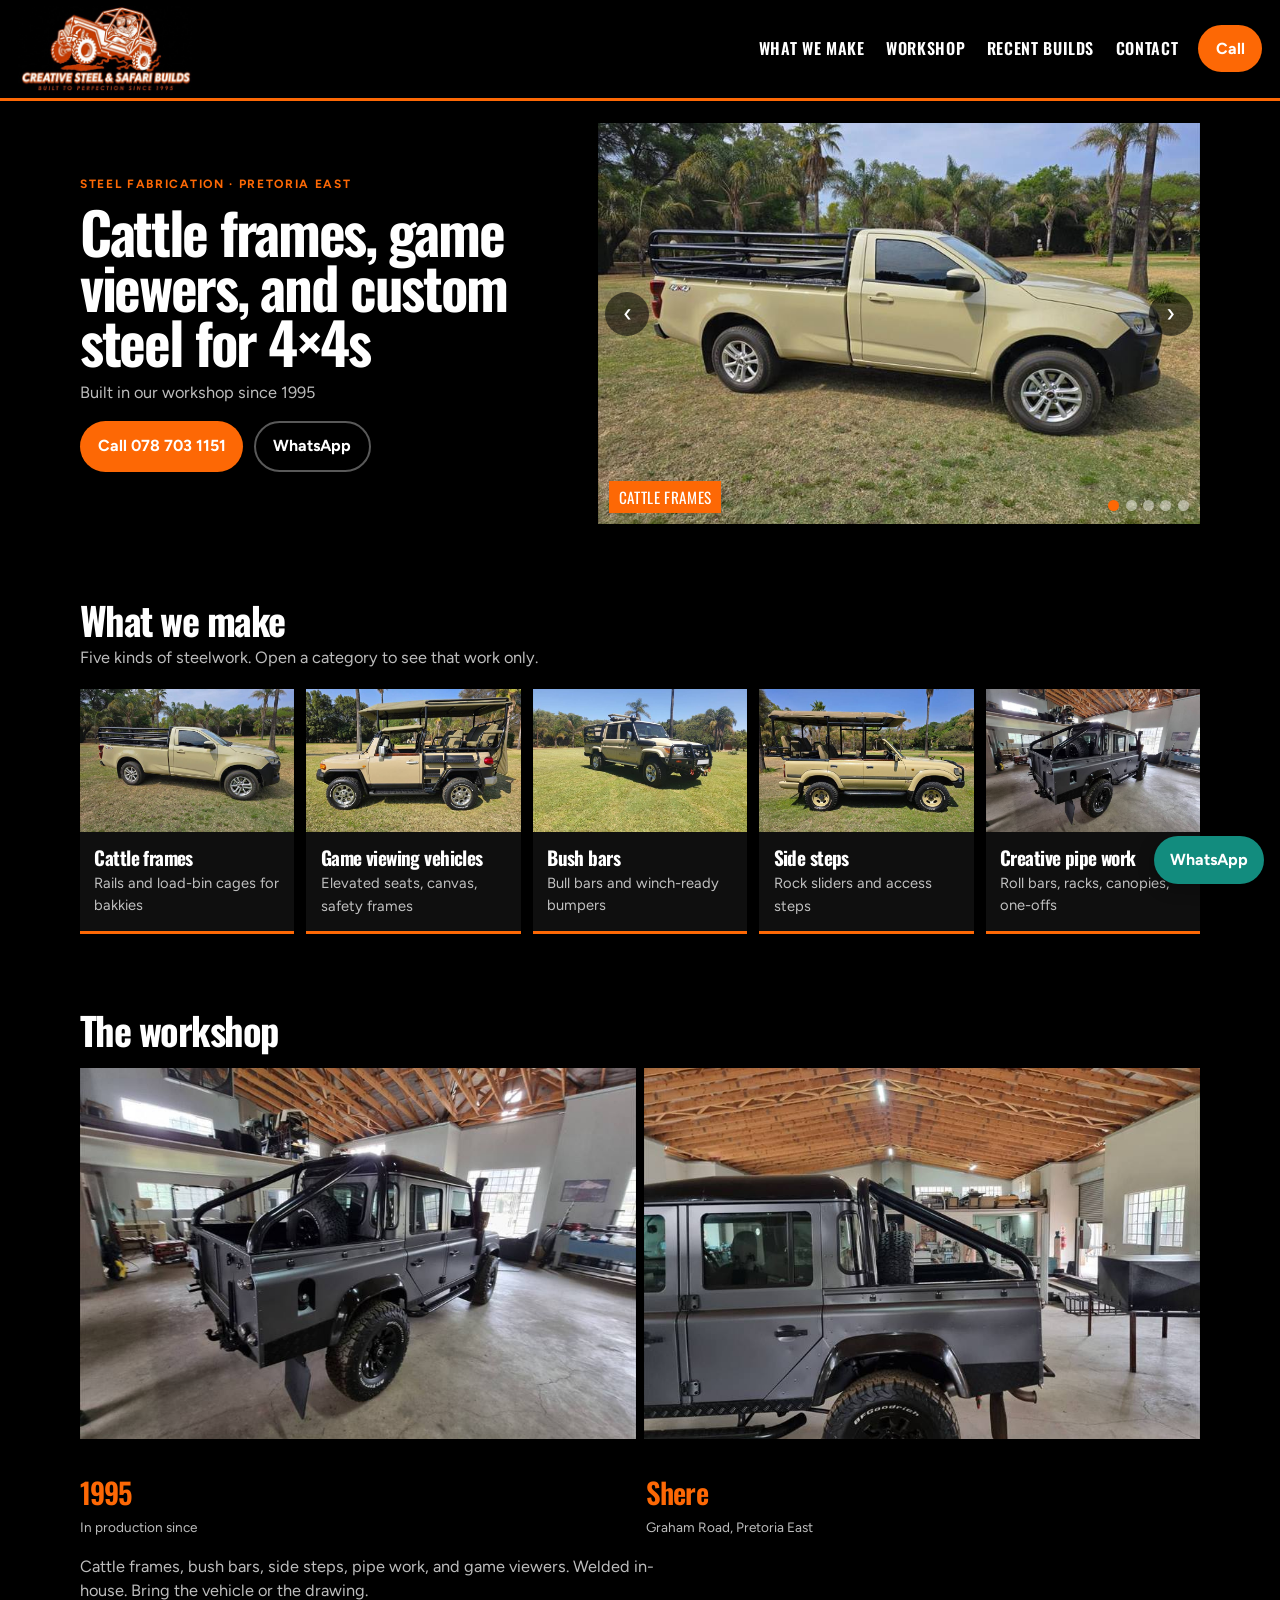
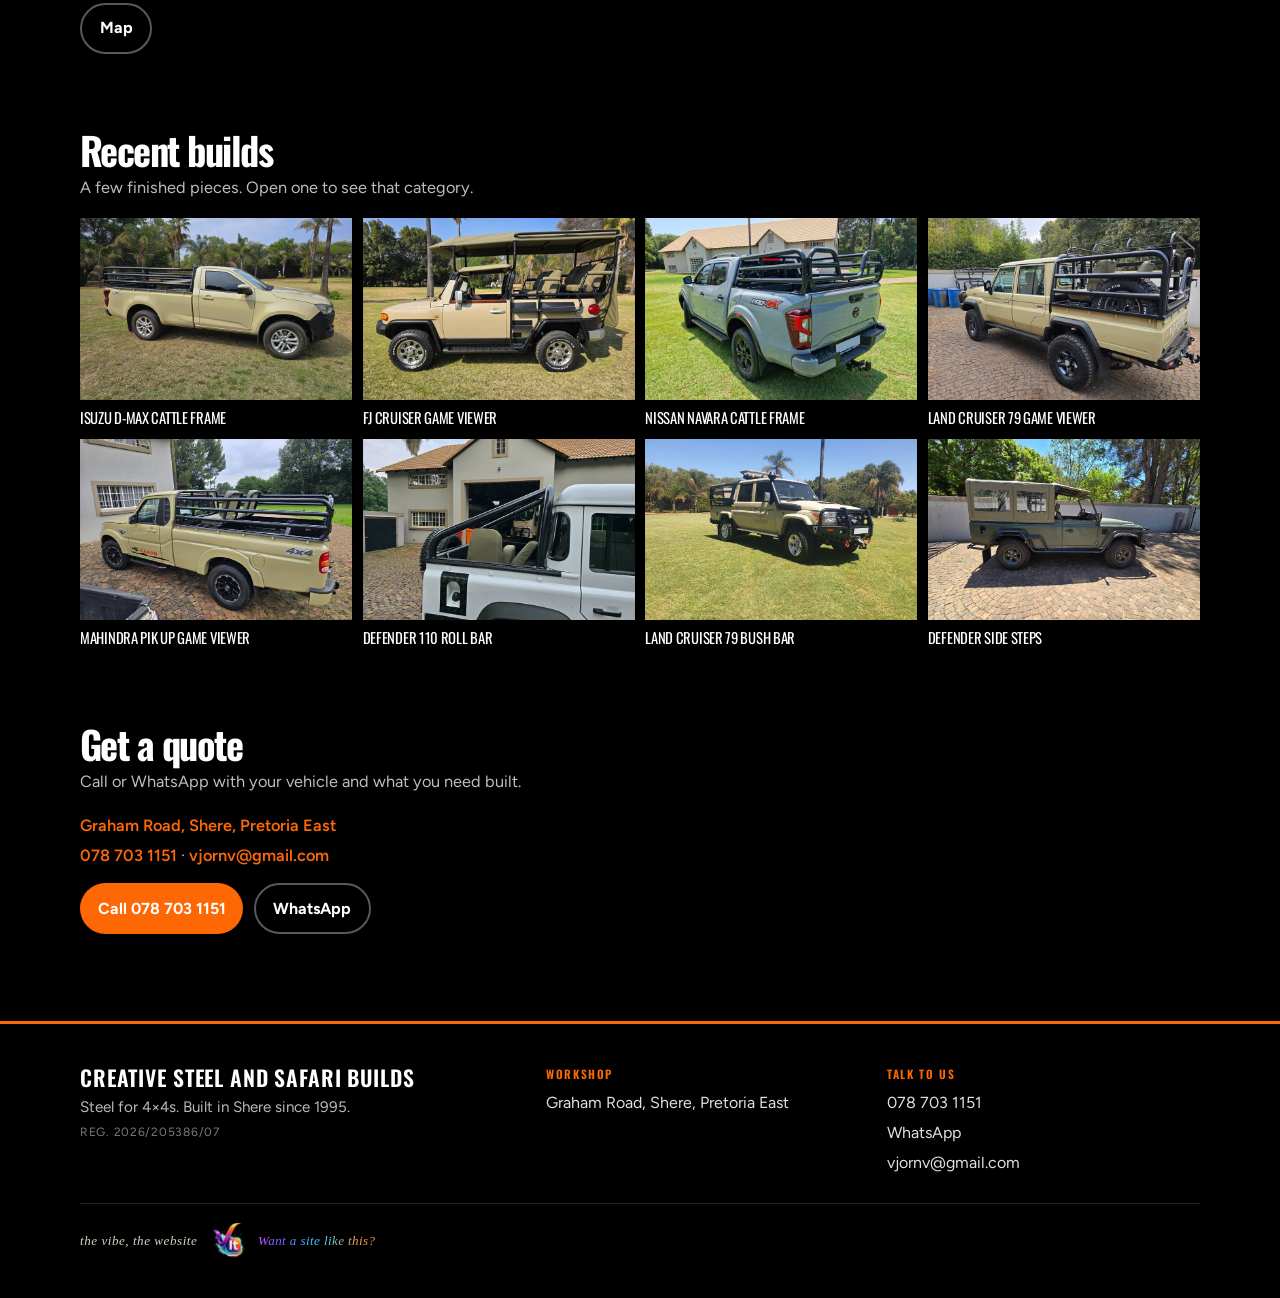
==== commit 42526935: "Tighten the footer so the company details read as one block. The registration sits with the name, an" ====
--- a/index.html
+++ b/index.html
@@ -597,7 +597,8 @@
       <div class="foot-grid">
         <div>
           <p class="foot-name">Creative Steel and Safari Builds</p>
-          <p>Steel for 4×4s. Built in Shere since 1995.</p>
+          <p class="foot-tag">Steel for 4×4s. Built in Shere since 1995.</p>
+          <p class="foot-reg">Reg. 2026/205386/07</p>
         </div>
         <div>
           <p class="foot-label">Workshop</p>
@@ -610,18 +611,19 @@
           <p><a href="mailto:vjornv@gmail.com">vjornv@gmail.com</a></p>
         </div>
       </div>
-      <p class="foot-reg">Reg. 2026/205386/07</p>
-      <a
-        class="footer-vibeit"
-        href="https://vibeit-intel.net/"
-        target="_blank"
-        rel="noopener noreferrer"
-        aria-label="Website by VibeIt-Intel. Want a site like this?"
-      >
-        <span class="footer-vibeit-sign">the vibe, the website</span>
-        <img src="assets/vibeit-mark.png" alt="" width="74" height="74" loading="lazy" decoding="async" />
-        <span class="footer-vibeit-cta">Want a site like this?</span>
-      </a>
+      <div class="foot-base">
+        <a
+          class="footer-vibeit"
+          href="https://vibeit-intel.net/"
+          target="_blank"
+          rel="noopener noreferrer"
+          aria-label="Website by VibeIt-Intel. Want a site like this?"
+        >
+          <span class="footer-vibeit-sign">the vibe, the website</span>
+          <img src="assets/vibeit-mark.png" alt="" width="42" height="42" loading="lazy" decoding="async" />
+          <span class="footer-vibeit-cta">Want a site like this?</span>
+        </a>
+      </div>
     </footer>
 
     <a class="wa" href="https://wa.me/27787031151" aria-label="WhatsApp"><svg viewBox="0 0 24 24" aria-hidden="true" focusable="false"><path fill="currentColor" d="M20.5 3.5A11 11 0 0 0 2.1 17.2L1 23l5.9-1.1A11 11 0 0 0 12 22a11 11 0 0 0 8.5-18.5zM12 20.2a9.2 9.2 0 0 1-4.7-1.3l-.3-.2-3.5.7.7-3.4-.2-.3A9.2 9.2 0 1 1 12 20.2zm5.1-6.9c-.3-.1-1.6-.8-1.8-.9s-.4-.1-.6.1-.7.9-.8 1-.3.2-.6.1a7.6 7.6 0 0 1-2.2-1.4 8.4 8.4 0 0 1-1.5-1.9c-.2-.3 0-.4.1-.6l.4-.4c.1-.1.2-.3.1-.5l-.8-1.9c-.2-.5-.4-.4-.6-.4h-.5a1 1 0 0 0-.7.3 3 3 0 0 0-.9 2.2 5.2 5.2 0 0 0 1.1 2.8 11.9 11.9 0 0 0 4.6 4c.4.2.9.4 1.5.5a3.6 3.6 0 0 0 1.7.1 2.7 2.7 0 0 0 1.8-1.3 2.2 2.2 0 0 0 .2-1.2c-.1-.2-.3-.2-.6-.3z"/></svg><span>WhatsApp</span></a>
--- a/styles.css
+++ b/styles.css
@@ -570,7 +570,7 @@
 }
 
 .site-foot {
-  padding: 2rem 1.1rem 6.5rem;
+  padding: 2.6rem 1.25rem 2.4rem;
   background: #000;
   border-top: 3px solid var(--accent);
   color: #fff;
@@ -580,29 +580,42 @@
   width: min(1120px, 100%);
   margin: 0 auto;
   display: grid;
-  gap: 1.5rem;
+  gap: 1.75rem;
 }
 
 .foot-name {
   font-family: var(--display);
-  font-size: clamp(1.25rem, 2vw, 1.6rem);
+  font-size: clamp(1.15rem, 2vw, 1.35rem);
   font-weight: 600;
-  letter-spacing: 0.02em;
-  line-height: 1.05;
+  letter-spacing: 0.04em;
+  line-height: 1.15;
   text-transform: uppercase;
 }
 
+.foot-tag {
+  max-width: 22rem;
+  margin-top: 0.45rem;
+  color: color-mix(in srgb, #fff 72%, transparent);
+  font-size: 0.95rem;
+  line-height: 1.45;
+}
+
 .foot-grid p + p {
-  margin-top: 0.3rem;
-  color: color-mix(in srgb, #fff 78%, transparent);
+  margin-top: 0.35rem;
+}
+
+.foot-grid a {
+  color: color-mix(in srgb, #fff 88%, transparent);
+  text-decoration: none;
 }
 
 .foot-label {
-  margin-bottom: 0.35rem;
+  margin-bottom: 0.55rem;
   color: var(--accent);
   font-family: var(--display);
-  font-size: 0.8rem;
-  letter-spacing: 0.08em;
+  font-size: 0.72rem;
+  font-weight: 600;
+  letter-spacing: 0.14em;
   text-transform: uppercase;
 }
 
@@ -611,37 +624,40 @@
 }
 
 .foot-reg {
+  margin-top: 0.85rem;
+  color: color-mix(in srgb, #fff 48%, transparent);
+  font-size: 0.75rem;
+  letter-spacing: 0.06em;
+  text-transform: uppercase;
+}
+
+.foot-base {
   width: min(1120px, 100%);
-  margin: 1.5rem auto 0;
-  padding-top: 1rem;
-  border-top: 1px solid rgb(255 255 255 / 16%);
-  color: color-mix(in srgb, #fff 55%, transparent);
-  font-size: 0.85rem;
+  margin: 1.75rem auto 0;
+  padding-top: 1.1rem;
+  border-top: 1px solid rgb(255 255 255 / 14%);
 }
 
 .footer-vibeit {
-  display: grid;
-  justify-items: center;
+  display: flex;
+  align-items: center;
+  gap: 0.7rem;
   width: fit-content;
-  margin: 2.5rem auto 0;
-  padding-top: 1.6rem;
-  border-top: 1px solid rgb(253 104 5 / 28%);
   text-decoration: none;
 }
 
 .footer-vibeit-sign {
   font-family: Georgia, "Times New Roman", serif;
   font-style: italic;
-  font-size: 0.95rem;
-  letter-spacing: 0.06em;
+  font-size: 0.82rem;
+  letter-spacing: 0.04em;
   color: #d8d2c4;
   white-space: nowrap;
 }
 
 .footer-vibeit img {
-  width: 4.6rem;
-  height: 4.6rem;
-  margin: 0.2rem 0 0.1rem;
+  width: 2.4rem;
+  height: 2.4rem;
   object-fit: contain;
   pointer-events: none;
 }
@@ -649,8 +665,8 @@
 .footer-vibeit-cta {
   font-family: Georgia, "Times New Roman", serif;
   font-style: italic;
-  font-size: 1.02rem;
-  letter-spacing: 0.05em;
+  font-size: 0.82rem;
+  letter-spacing: 0.03em;
   white-space: nowrap;
   background-image: linear-gradient(105deg, #c45cff 0%, #7a5cff 22%, #2ad6ff 52%, #ff9a3c 86%, #ff7a2e 100%);
   -webkit-background-clip: text;
@@ -731,7 +747,13 @@
   }
 
   .site-foot {
-    padding-bottom: calc(6.5rem + env(safe-area-inset-bottom));
+    padding-bottom: calc(4.75rem + env(safe-area-inset-bottom));
+  }
+
+  .footer-vibeit {
+    flex-direction: column;
+    margin-inline: auto;
+    gap: 0.2rem;
   }
 
   .wa {
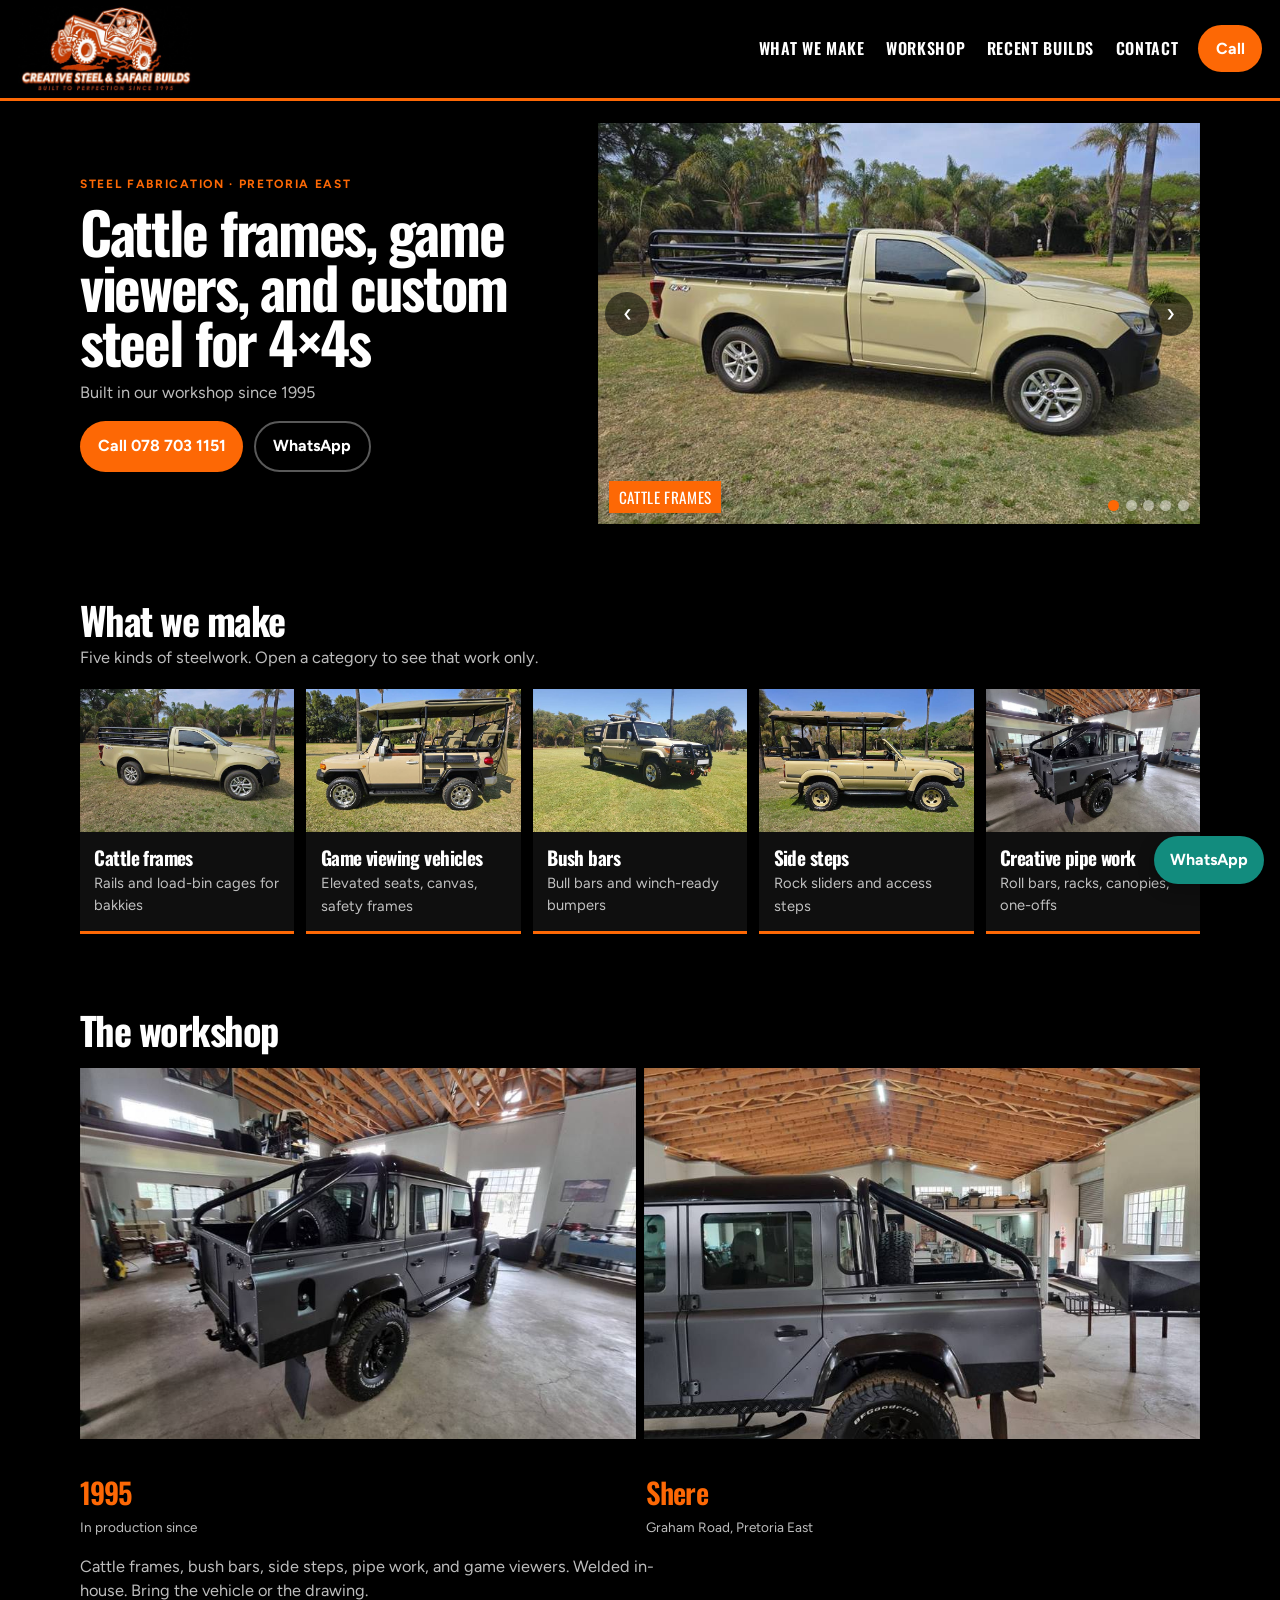
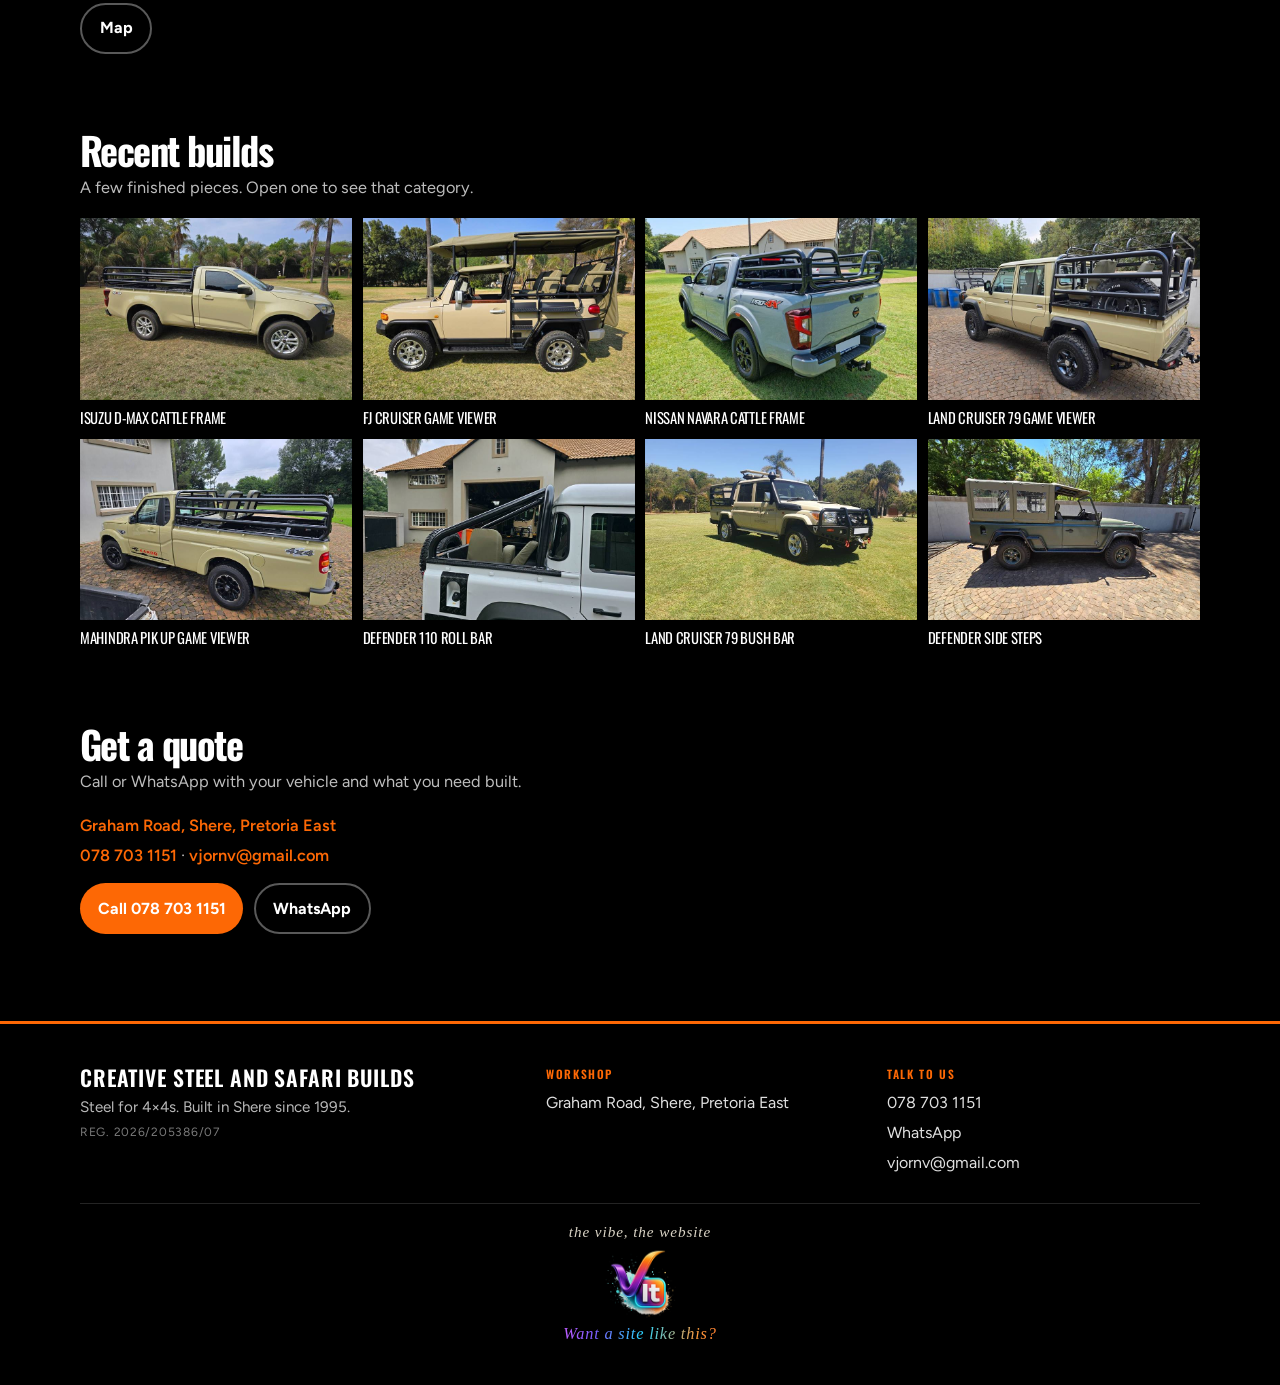
==== commit 192c8185: "Connect the public site to the workshop back office so new products and builds show on the live page" ====
--- a/index.html
+++ b/index.html
@@ -120,7 +120,7 @@
       <section id="makes" data-home>
         <div class="section-head">
           <h2>What we make</h2>
-          <p>Five kinds of steelwork. Open a category to see that work only.</p>
+          <p id="makes-lead">Five kinds of steelwork. Open a category to see that work only.</p>
         </div>
         <ul class="makes">
           <li>
@@ -635,14 +635,15 @@
 
     <script>
       (function () {
-        var cats = ["cattle", "viewers", "bars", "steps", "pipe"];
         var root = document.querySelector("[data-rotator]");
-        var slides = Array.prototype.slice.call(root.querySelectorAll(".slide"));
-        var dots = Array.prototype.slice.call(root.querySelectorAll(".dot"));
         var index = 0;
         var timer;
+        var rotatorAbort = null;
 
         function show(n) {
+          var slides = Array.prototype.slice.call(root.querySelectorAll(".slide"));
+          var dots = Array.prototype.slice.call(root.querySelectorAll(".dot"));
+          if (!slides.length) return;
           index = (n + slides.length) % slides.length;
           slides.forEach(function (slide, i) {
             slide.classList.toggle("is-on", i === index);
@@ -659,26 +660,39 @@
         function play() {
           stop();
           if (window.matchMedia("(prefers-reduced-motion: reduce)").matches) return;
+          if (root.querySelectorAll(".slide").length < 2) return;
           timer = setInterval(function () { show(index + 1); }, 5500);
         }
 
-        root.addEventListener("mouseenter", stop);
-        root.addEventListener("mouseleave", play);
-        root.addEventListener("focusin", stop);
-        root.addEventListener("focusout", play);
-        root.querySelector(".rot-prev").addEventListener("click", function () { show(index - 1); play(); });
-        root.querySelector(".rot-next").addEventListener("click", function () { show(index + 1); play(); });
-        dots.forEach(function (dot, i) {
-          dot.addEventListener("click", function () { show(i); play(); });
-        });
-        show(0);
-        play();
+        function bindRotator() {
+          if (rotatorAbort) rotatorAbort.abort();
+          rotatorAbort = new AbortController();
+          var signal = rotatorAbort.signal;
+          stop();
+          index = 0;
+          root.addEventListener("mouseenter", stop, { signal: signal });
+          root.addEventListener("mouseleave", play, { signal: signal });
+          root.addEventListener("focusin", stop, { signal: signal });
+          root.addEventListener("focusout", play, { signal: signal });
+          var prev = root.querySelector(".rot-prev");
+          var next = root.querySelector(".rot-next");
+          if (prev) prev.addEventListener("click", function () { show(index - 1); play(); }, { signal: signal });
+          if (next) next.addEventListener("click", function () { show(index + 1); play(); }, { signal: signal });
+          Array.prototype.forEach.call(root.querySelectorAll(".dot"), function (dot, i) {
+            dot.addEventListener("click", function () { show(i); play(); }, { signal: signal });
+          });
+          show(0);
+          play();
+        }
+        bindRotator();
+        window.CSBindRotator = bindRotator;
 
         function catFromHash() {
           var raw = (location.hash || "").replace("#", "");
           var found = "";
-          cats.forEach(function (cat) {
-            if (raw === cat || raw.indexOf(cat + "-") === 0) found = cat;
+          document.querySelectorAll(".cat-page").forEach(function (page) {
+            var cat = page.id;
+            if ((raw === cat || raw.indexOf(cat + "-") === 0) && cat.length > found.length) found = cat;
           });
           return found;
         }
@@ -701,6 +715,7 @@
         }
 
         window.addEventListener("hashchange", route);
+        window.CSRoute = route;
         route();
 
         var menuBtn = document.querySelector(".menu-btn");
@@ -742,13 +757,13 @@
 
         var box = document.getElementById("lightbox");
         var full = box.querySelector("img");
-        document.querySelectorAll(".shot").forEach(function (shot) {
-          shot.addEventListener("click", function () {
-            var img = shot.querySelector("img");
-            full.src = shot.getAttribute("data-full");
-            full.alt = img ? img.alt : "";
-            box.hidden = false;
-          });
+        document.addEventListener("click", function (event) {
+          var shot = event.target.closest ? event.target.closest(".shot") : null;
+          if (!shot) return;
+          var img = shot.querySelector("img");
+          full.src = shot.getAttribute("data-full");
+          full.alt = img ? img.alt : "";
+          box.hidden = false;
         });
         function closeLight() {
           box.hidden = true;
@@ -762,5 +777,6 @@
         });
       })();
     </script>
+    <script src="site-live.js"></script>
   </body>
 </html>
--- a/styles.css
+++ b/styles.css
@@ -639,25 +639,26 @@
 }
 
 .footer-vibeit {
-  display: flex;
-  align-items: center;
-  gap: 0.7rem;
+  display: grid;
+  justify-items: center;
   width: fit-content;
+  margin: 0 auto;
   text-decoration: none;
 }
 
 .footer-vibeit-sign {
   font-family: Georgia, "Times New Roman", serif;
   font-style: italic;
-  font-size: 0.82rem;
-  letter-spacing: 0.04em;
+  font-size: 0.95rem;
+  letter-spacing: 0.06em;
   color: #d8d2c4;
   white-space: nowrap;
 }
 
 .footer-vibeit img {
-  width: 2.4rem;
-  height: 2.4rem;
+  width: 4.6rem;
+  height: 4.6rem;
+  margin: 0.2rem 0 0.1rem;
   object-fit: contain;
   pointer-events: none;
 }
@@ -665,8 +666,8 @@
 .footer-vibeit-cta {
   font-family: Georgia, "Times New Roman", serif;
   font-style: italic;
-  font-size: 0.82rem;
-  letter-spacing: 0.03em;
+  font-size: 1.02rem;
+  letter-spacing: 0.05em;
   white-space: nowrap;
   background-image: linear-gradient(105deg, #c45cff 0%, #7a5cff 22%, #2ad6ff 52%, #ff9a3c 86%, #ff7a2e 100%);
   -webkit-background-clip: text;
@@ -750,10 +751,8 @@
     padding-bottom: calc(4.75rem + env(safe-area-inset-bottom));
   }
 
-  .footer-vibeit {
-    flex-direction: column;
-    margin-inline: auto;
-    gap: 0.2rem;
+  .dots {
+    right: calc(52px + 1.5rem);
   }
 
   .wa {
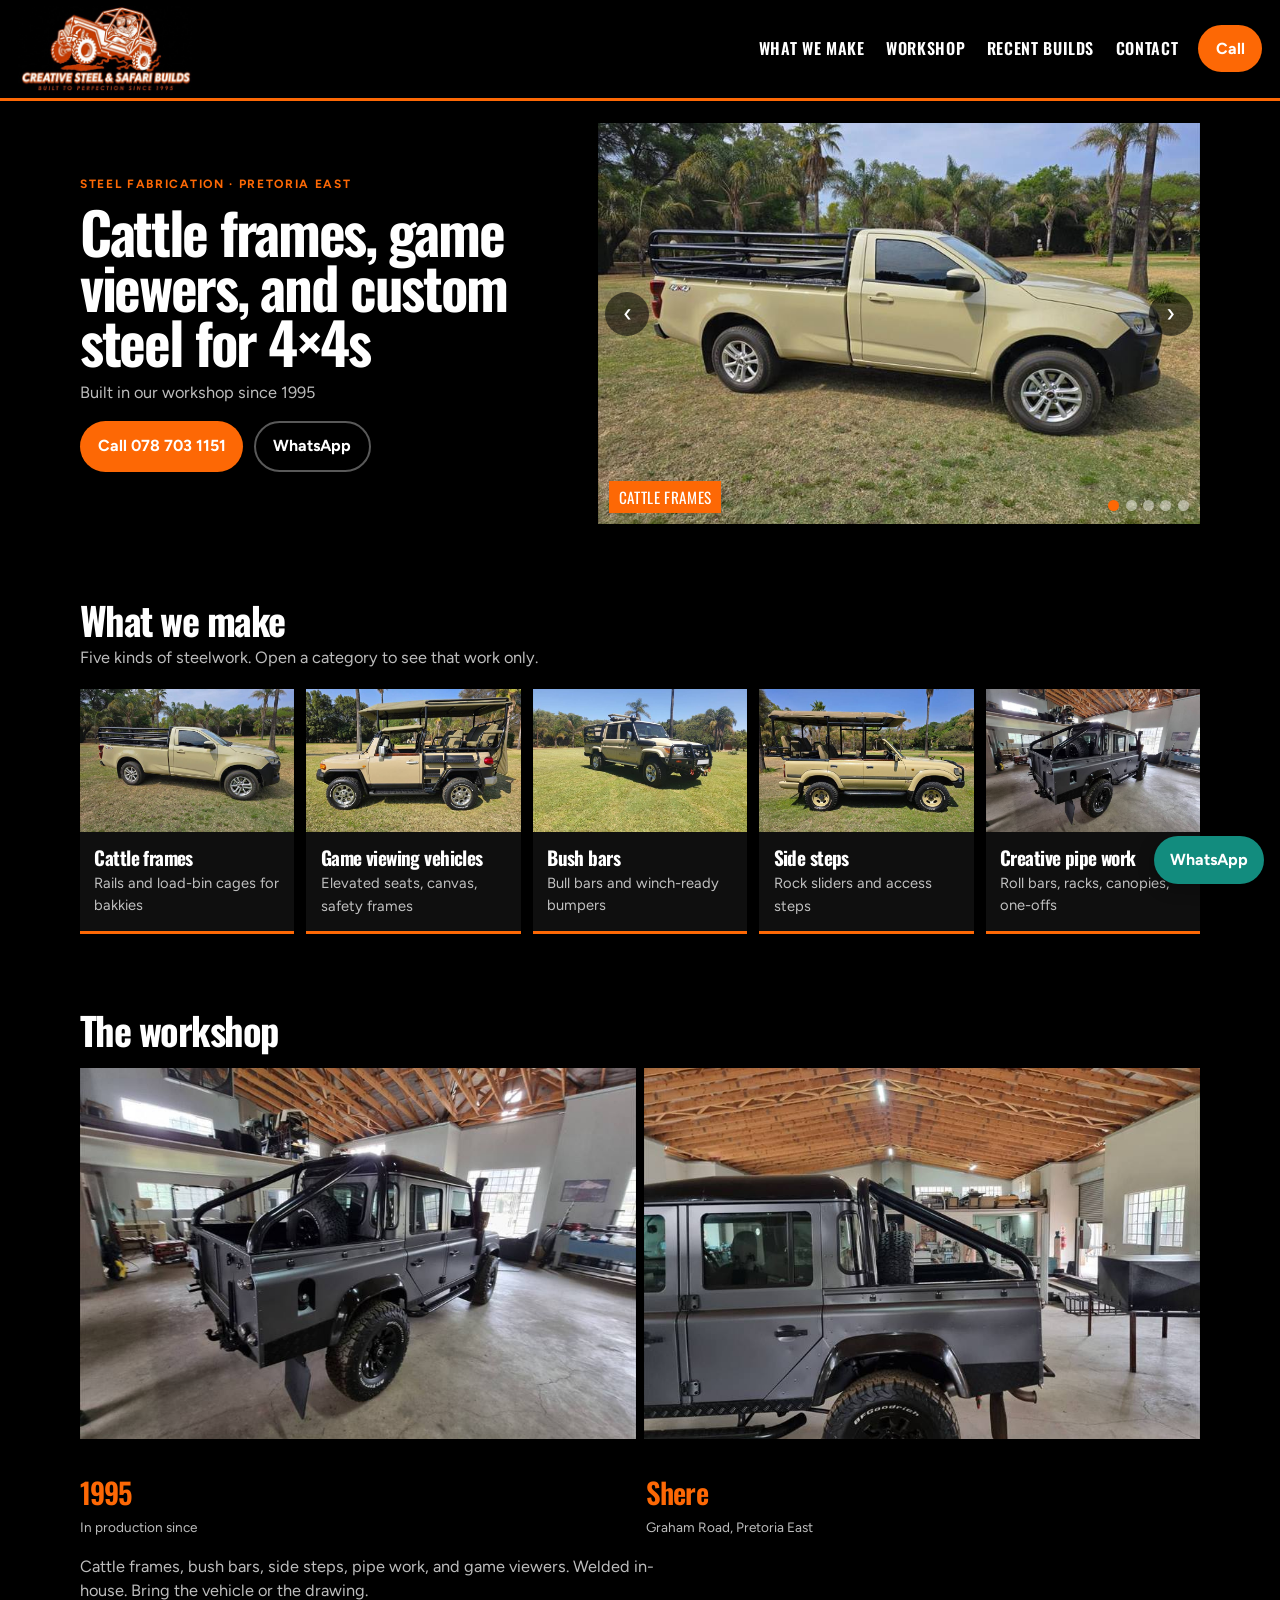
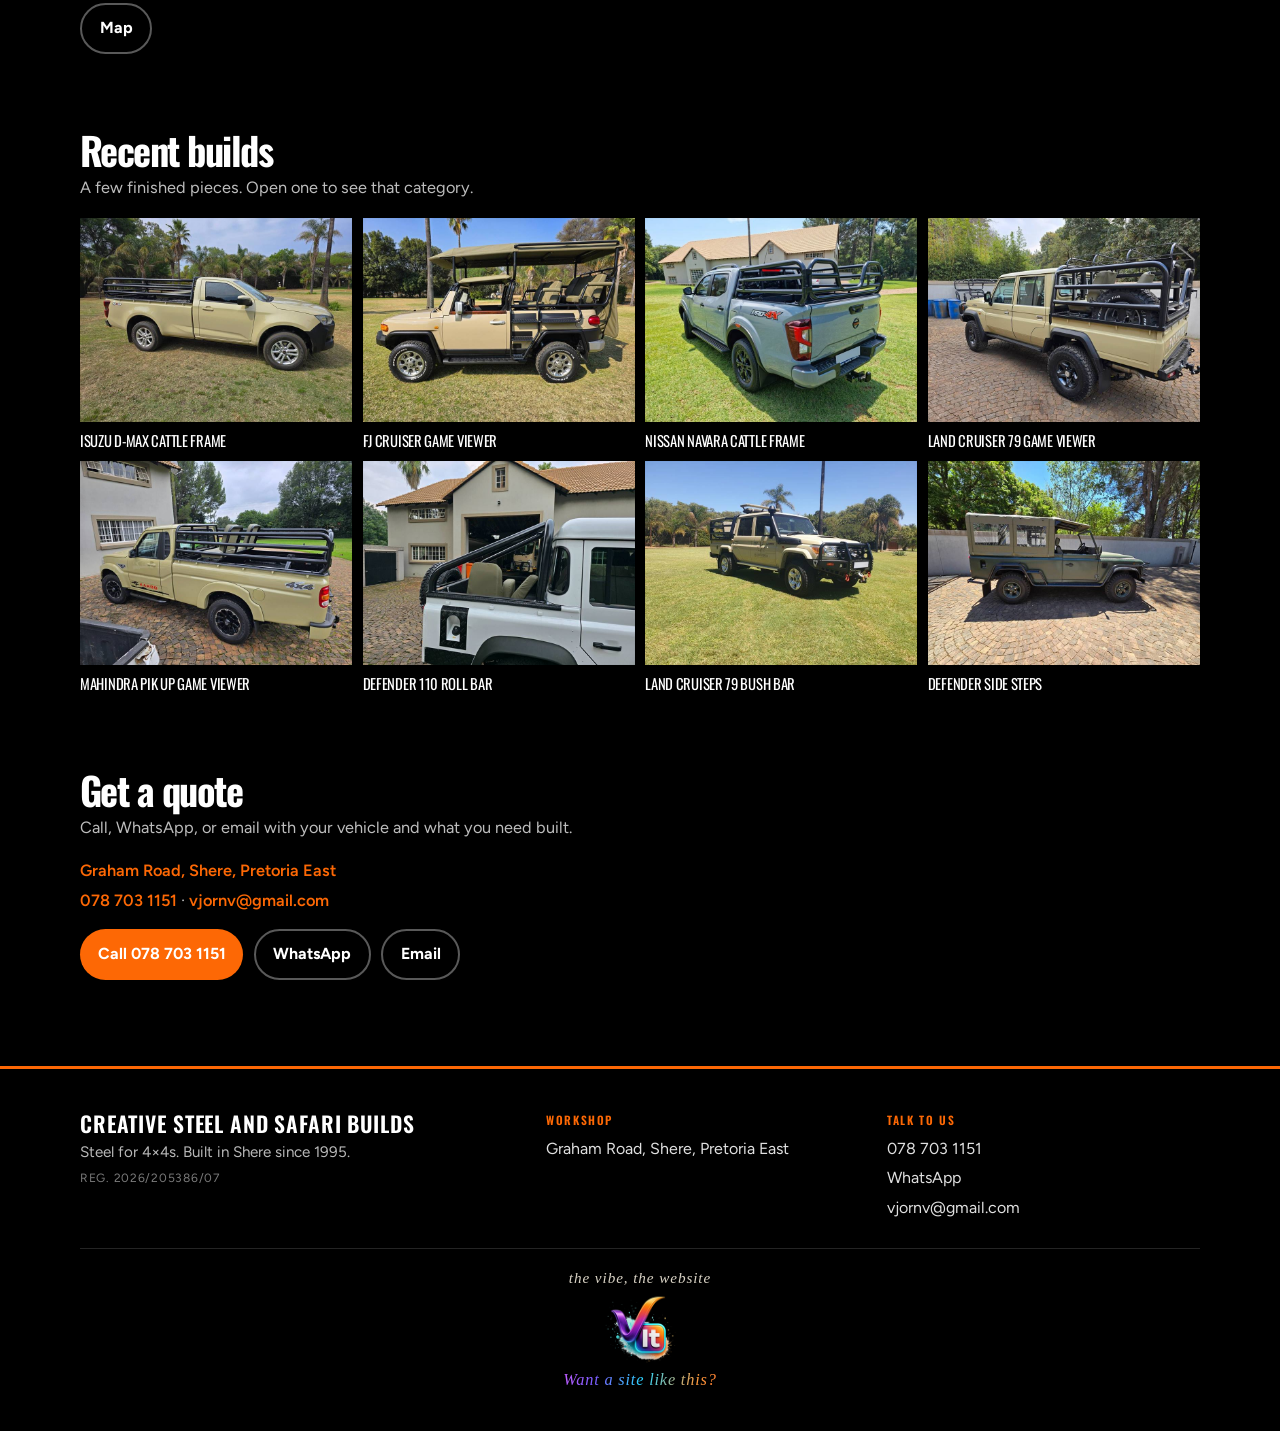
==== commit cd4e23e1: "Add an email pill on Get a quote that opens a message to the workshop. Co-authored-by: Cursor <curso" ====
--- a/index.html
+++ b/index.html
@@ -227,7 +227,7 @@
       <section id="contact" data-home>
         <div class="section-head">
           <h2>Get a quote</h2>
-          <p>Call or WhatsApp with your vehicle and what you need built.</p>
+          <p>Call, WhatsApp, or email with your vehicle and what you need built.</p>
         </div>
         <address class="contact-block">
           <p><a href="https://www.google.com/maps?q=-25.7985773,28.3625905&amp;z=17&amp;hl=en">Graham Road, Shere, Pretoria East</a></p>
@@ -236,6 +236,7 @@
         <div class="hero-actions">
           <a class="cta" href="tel:+27787031151">Call 078 703 1151</a>
           <a class="cta cta-ghost" href="https://wa.me/27787031151">WhatsApp</a>
+          <a class="cta cta-ghost" href="mailto:vjornv@gmail.com?subject=Quote%20request&amp;body=Hi%20Vjorn%2C%0A%0AVehicle%3A%0AWhat%20I%20need%20built%3A%0A">Email</a>
         </div>
       </section>
 
--- a/styles.css
+++ b/styles.css
@@ -429,12 +429,31 @@
   min-width: 0;
 }
 
-.recent img {
+.recent-frame {
+  position: relative;
+  display: block;
   width: 100%;
   aspect-ratio: 3 / 2;
+  overflow: hidden;
+  background: #111;
+}
+
+.recent-frame img {
+  position: absolute;
+  inset: 0;
+  width: 100%;
+  height: 100%;
   object-fit: cover;
   object-position: center;
-  background: #111;
+}
+
+.recent-frame .incoming {
+  opacity: 0;
+  transition: opacity 0.7s ease;
+}
+
+.recent-frame .incoming.show {
+  opacity: 1;
 }
 
 .recent span {
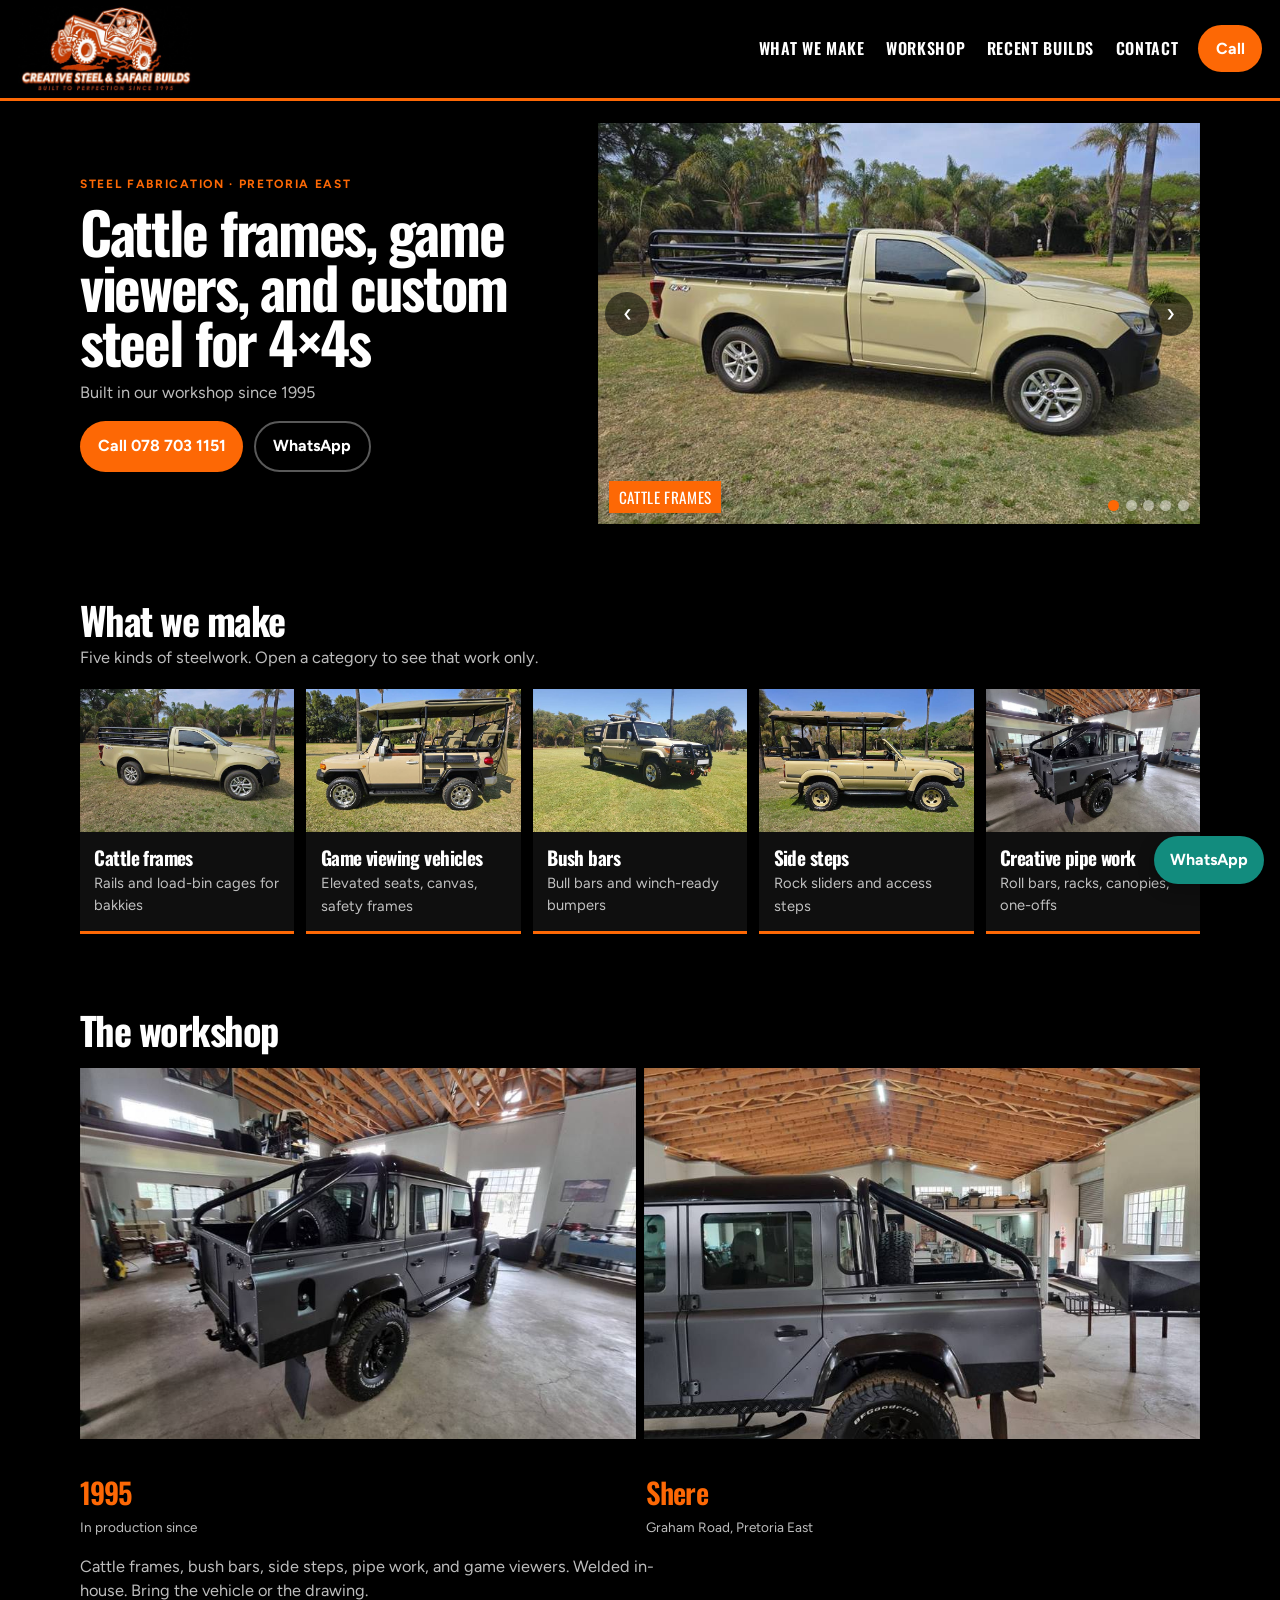
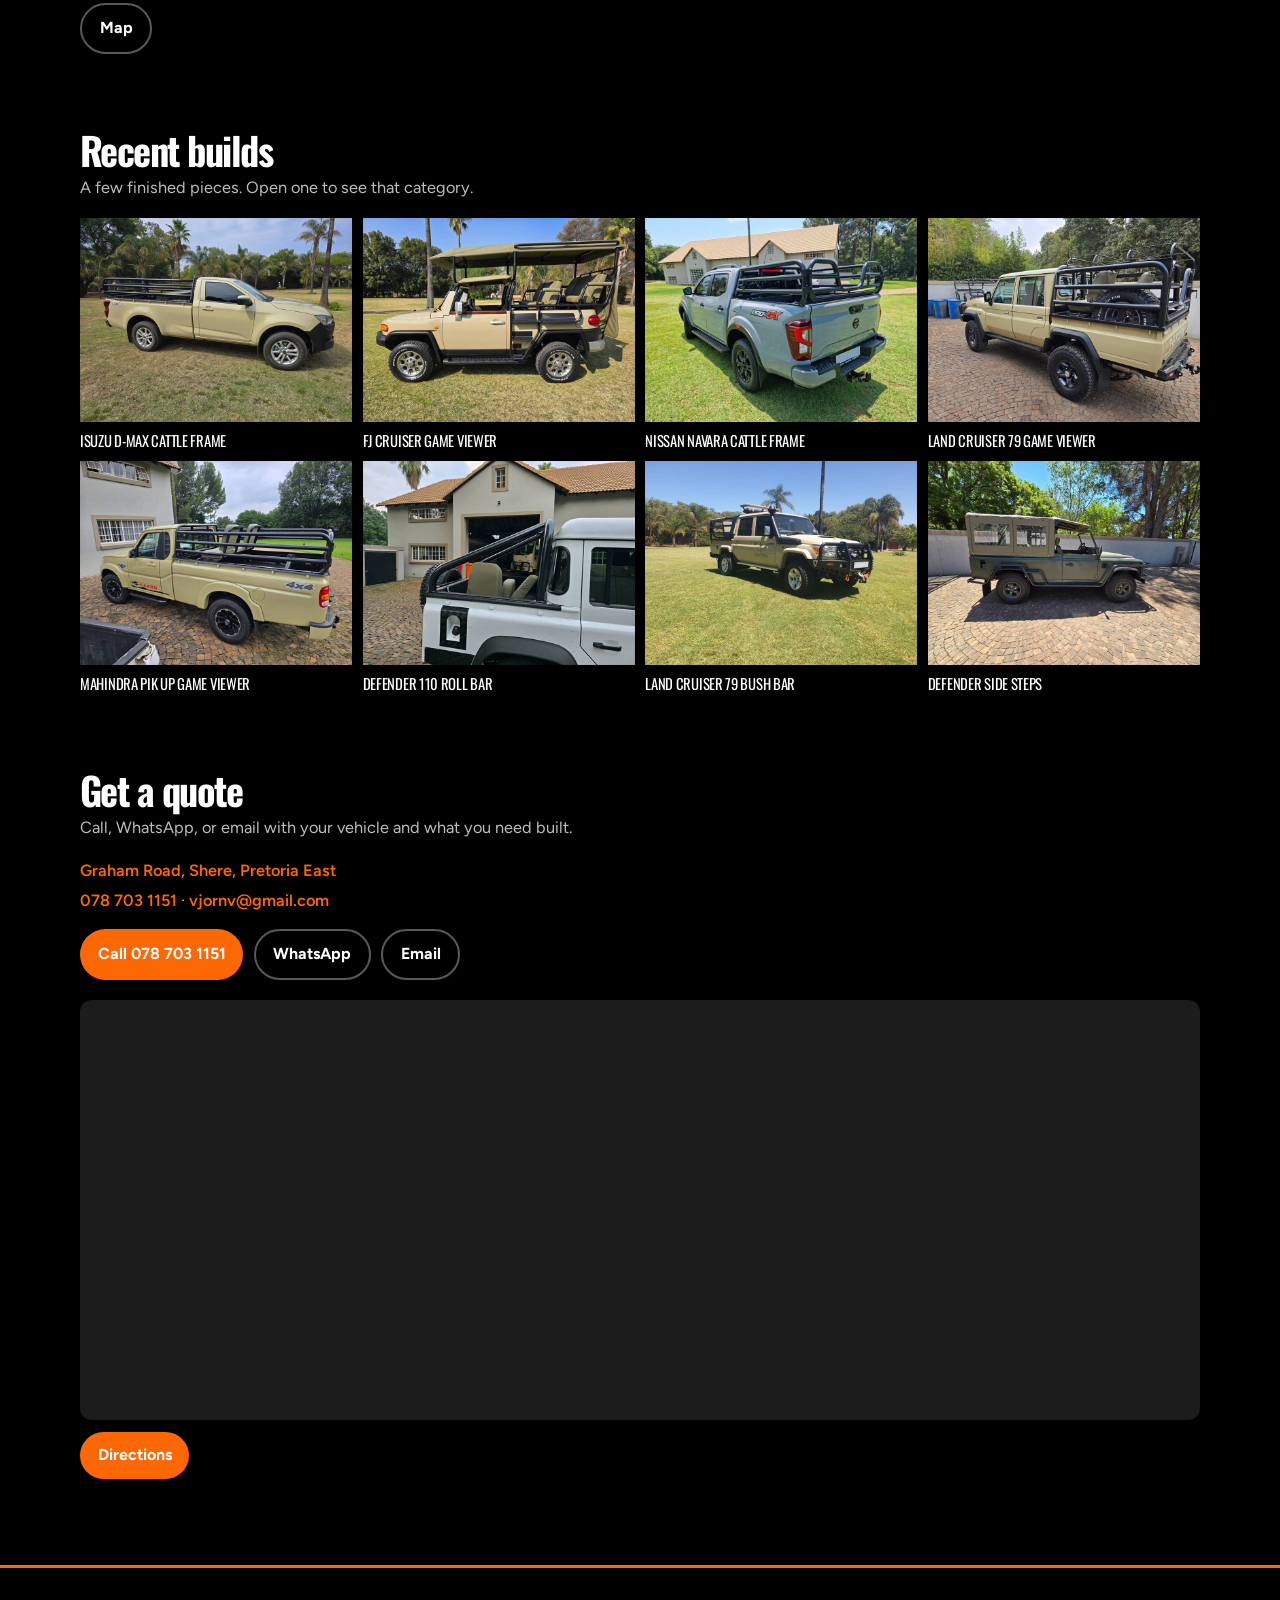
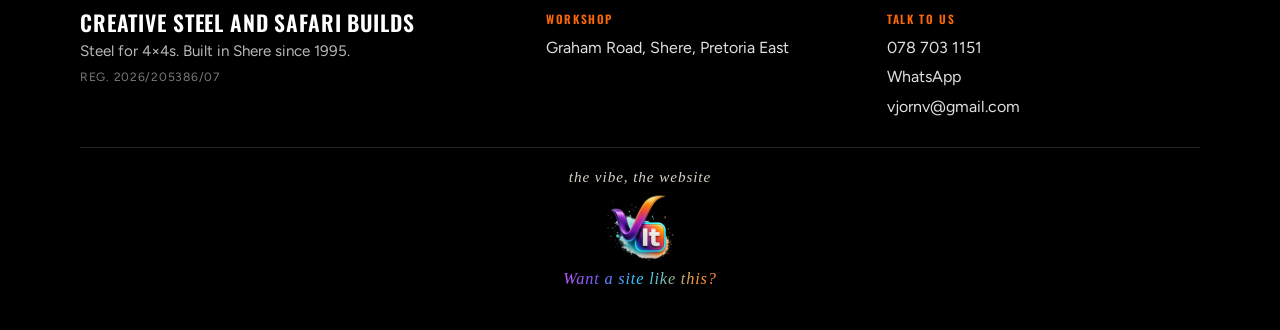
==== commit beadc787: "Show the Shere workshop on a map with a directions button. Co-authored-by: Cursor <cursoragent@curso" ====
--- a/index.html
+++ b/index.html
@@ -238,6 +238,15 @@
           <a class="cta cta-ghost" href="https://wa.me/27787031151">WhatsApp</a>
           <a class="cta cta-ghost" href="mailto:vjornv@gmail.com?subject=Quote%20request&amp;body=Hi%20Vjorn%2C%0A%0AVehicle%3A%0AWhat%20I%20need%20built%3A%0A">Email</a>
         </div>
+        <div class="find-us" id="find-us">
+          <iframe
+            title="Map of the workshop on Graham Road, Shere"
+            src="https://maps.google.com/maps?q=-25.7985773,28.3625905&amp;z=15&amp;hl=en&amp;output=embed"
+            loading="lazy"
+            referrerpolicy="no-referrer-when-downgrade"
+          ></iframe>
+          <a class="cta" href="https://www.google.com/maps/dir/?api=1&amp;destination=-25.7985773,28.3625905" target="_blank" rel="noopener noreferrer">Directions</a>
+        </div>
       </section>
 
       <section id="cattle" class="cat-page" data-cat-page="cattle">
--- a/styles.css
+++ b/styles.css
@@ -481,6 +481,29 @@
   font-weight: 600;
 }
 
+.find-us {
+  margin-top: 1.25rem;
+}
+
+.find-us iframe {
+  display: block;
+  width: 100%;
+  height: 280px;
+  border: 0;
+  border-radius: 12px;
+  background: #1c1c1c;
+}
+
+.find-us .cta {
+  margin-top: 0.75rem;
+}
+
+@media (min-width: 700px) {
+  .find-us iframe {
+    height: 420px;
+  }
+}
+
 .back {
   display: inline-block;
   margin-bottom: 0.8rem;
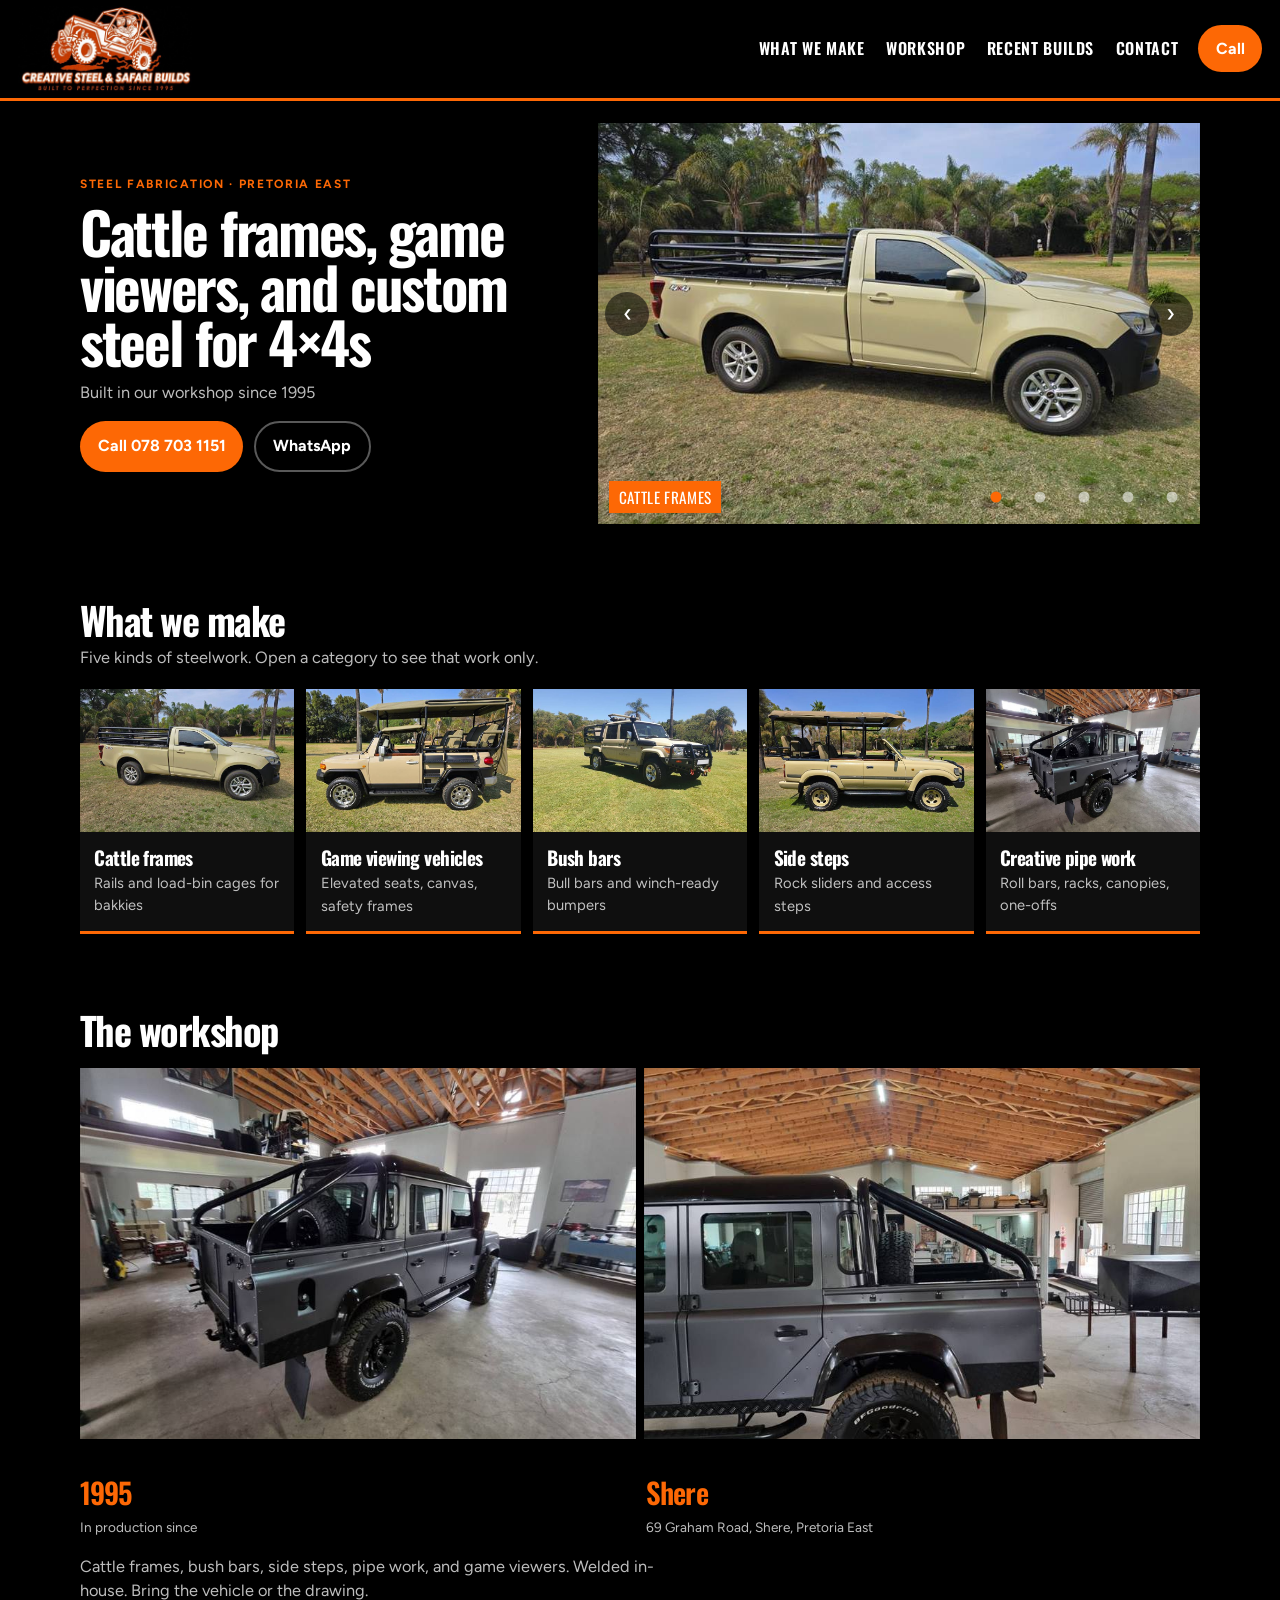
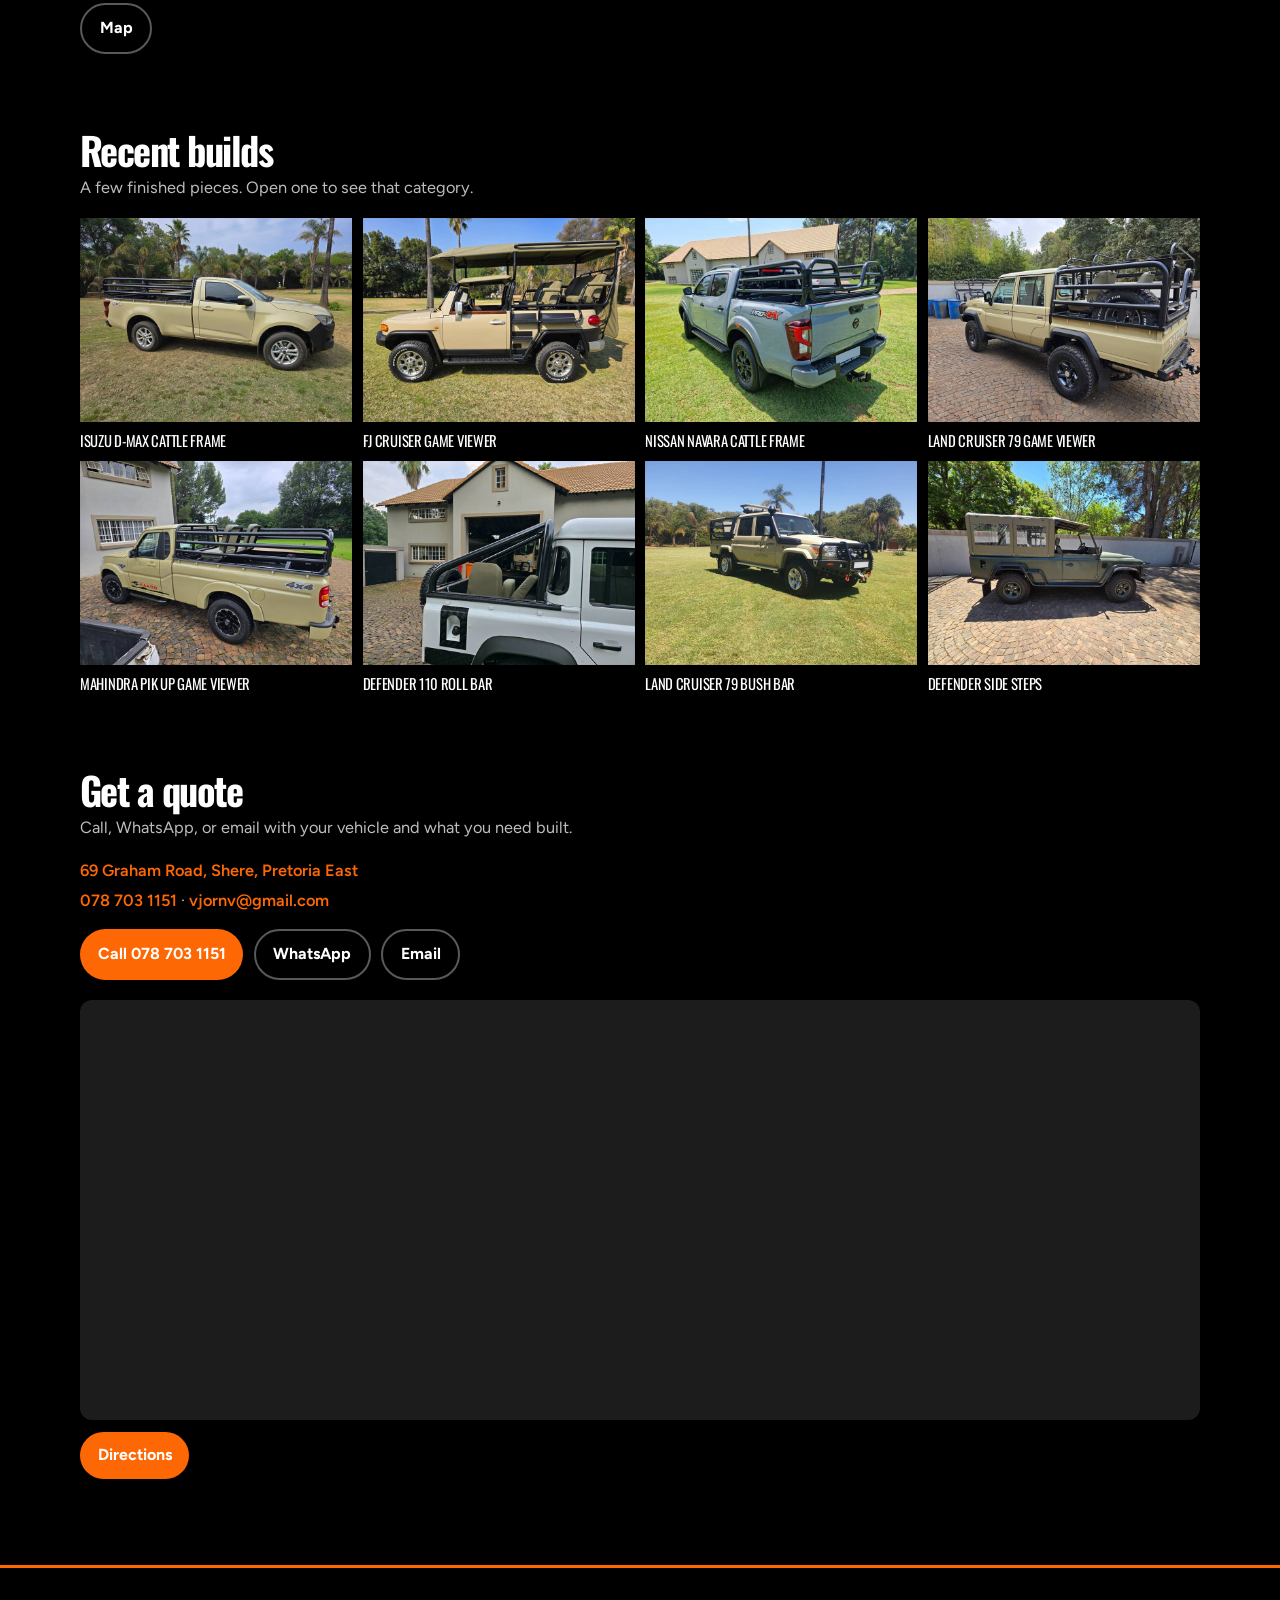
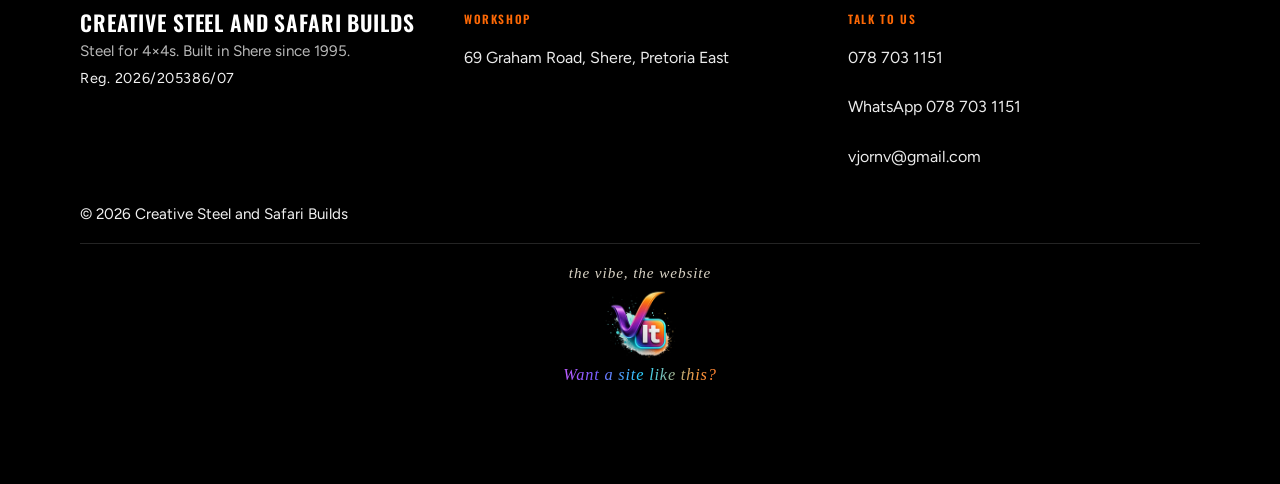
==== commit 8089f252: "Add the icon set, SEO, gallery, mobile, footer, and 404 updates for handover. Co-authored-by: Cursor" ====
--- a/index.html
+++ b/index.html
@@ -3,14 +3,15 @@
   <head>
     <meta charset="UTF-8" />
     <meta name="viewport" content="width=device-width, initial-scale=1.0" />
-    <title>Creative Steel and Safari Builds</title>
-    <meta name="description" content="Custom cattle frames, game viewing vehicles, bush bars, side steps, and steel pipe work for 4×4s. In production since 1995 — Shere, Pretoria East." />
+    <title>Cattle Frames &amp; Game Viewers, Pretoria East | Creative Steel</title>
+    <meta name="description" content="Cattle frames and game viewers built in Pretoria East. Bush bars, side steps, and custom steel pipe work for 4×4s. Workshop at 69 Graham Road, Shere. In production since 1995." />
     <meta name="google-site-verification" content="rxwDGikYokyUJpafGGhyrSQt_ws4s4ULJwDBLTCUSH8" />
     <link rel="canonical" href="https://steelandsafari.co.za/" />
     <meta property="og:type" content="website" />
+    <meta property="og:locale" content="en_ZA" />
     <meta property="og:site_name" content="Creative Steel and Safari Builds" />
-    <meta property="og:title" content="Creative Steel and Safari Builds" />
-    <meta property="og:description" content="Custom cattle frames, game viewing vehicles, bush bars, side steps, and steel pipe work for 4×4s. In production since 1995 — Shere, Pretoria East." />
+    <meta property="og:title" content="Cattle Frames &amp; Game Viewers, Pretoria East | Creative Steel" />
+    <meta property="og:description" content="Cattle frames and game viewers built in Pretoria East. Bush bars, side steps, and custom steel pipe work for 4×4s. Workshop at 69 Graham Road, Shere. In production since 1995." />
     <meta property="og:url" content="https://steelandsafari.co.za/" />
     <meta property="og:image" content="https://steelandsafari.co.za/assets/og.jpg" />
     <meta property="og:image:secure_url" content="https://steelandsafari.co.za/assets/og.jpg" />
@@ -19,14 +20,17 @@
     <meta property="og:image:height" content="630" />
     <meta property="og:image:alt" content="Creative Steel and Safari Builds logo" />
     <meta name="twitter:card" content="summary_large_image" />
-    <meta name="twitter:title" content="Creative Steel and Safari Builds" />
-    <meta name="twitter:description" content="Custom cattle frames, game viewing vehicles, bush bars, side steps, and steel pipe work for 4×4s. In production since 1995 — Shere, Pretoria East." />
+    <meta name="twitter:title" content="Cattle Frames &amp; Game Viewers, Pretoria East | Creative Steel" />
+    <meta name="twitter:description" content="Cattle frames and game viewers built in Pretoria East. Bush bars, side steps, and custom steel pipe work for 4×4s. Workshop at 69 Graham Road, Shere. In production since 1995." />
     <meta name="twitter:image" content="https://steelandsafari.co.za/assets/og.jpg" />
     <meta name="theme-color" content="#fd6805" />
-    <link rel="icon" href="favicon.svg" type="image/svg+xml" />
-    <link rel="icon" href="assets/favicon-32.png" type="image/png" sizes="32x32" />
-    <link rel="icon" href="assets/favicon-192.png" type="image/png" sizes="192x192" />
-    <link rel="apple-touch-icon" href="assets/apple-touch-icon.png" />
+    <link rel="icon" href="favicon.ico" sizes="any" />
+    <link rel="icon" href="favicon-16.png" type="image/png" sizes="16x16" />
+    <link rel="icon" href="favicon-32.png" type="image/png" sizes="32x32" />
+    <link rel="icon" href="favicon-48.png" type="image/png" sizes="48x48" />
+    <link rel="apple-touch-icon" href="apple-touch-icon.png" sizes="180x180" />
+    <link rel="manifest" href="site.webmanifest" />
+    <!-- TODO add Google Business Profile URL to sameAs when ready. -->
     <script type="application/ld+json">
       {
         "@context": "https://schema.org",
@@ -34,10 +38,13 @@
         "name": "Creative Steel and Safari Builds",
         "url": "https://steelandsafari.co.za/",
         "image": "https://steelandsafari.co.za/assets/share.jpg",
+        "logo": "https://steelandsafari.co.za/assets/logo.jpg",
         "description": "Custom cattle frames, game viewing vehicles, bush bars, side steps, and steel pipe work for 4×4s.",
         "address": {
           "@type": "PostalAddress",
-          "streetAddress": "Graham Road, Shere, Pretoria East",
+          "streetAddress": "69 Graham Road",
+          "addressLocality": "Shere, Pretoria East",
+          "addressRegion": "Gauteng",
           "postalCode": "0054",
           "addressCountry": "ZA"
         },
@@ -176,7 +183,7 @@
           </div>
           <div class="workshop-stat">
             <span class="stat-num">Shere</span>
-            <span class="stat-label">Graham Road, Pretoria East</span>
+            <span class="stat-label">69 Graham Road, Shere, Pretoria East</span>
           </div>
         </div>
         <p class="workshop-copy">Cattle frames, bush bars, side steps, pipe work, and game viewers. Welded in-house. Bring the vehicle or the drawing.</p>
@@ -230,7 +237,7 @@
           <p>Call, WhatsApp, or email with your vehicle and what you need built.</p>
         </div>
         <address class="contact-block">
-          <p><a href="https://www.google.com/maps?q=-25.7985773,28.3625905&amp;z=17&amp;hl=en">Graham Road, Shere, Pretoria East</a></p>
+          <p><a href="https://www.google.com/maps?q=-25.7985773,28.3625905&amp;z=17&amp;hl=en">69 Graham Road, Shere, Pretoria East</a></p>
           <p><a href="tel:+27787031151">078 703 1151</a> · <a href="mailto:vjornv@gmail.com">vjornv@gmail.com</a></p>
         </address>
         <div class="hero-actions">
@@ -240,9 +247,11 @@
         </div>
         <div class="find-us" id="find-us">
           <iframe
-            title="Map of the workshop on Graham Road, Shere"
+            title="Map of the workshop at 69 Graham Road, Shere, Pretoria East"
+            width="600"
+            height="280"
             src="https://maps.google.com/maps?q=-25.7985773,28.3625905&amp;z=15&amp;hl=en&amp;output=embed"
-            loading="lazy"
+            loading="eager"
             referrerpolicy="no-referrer-when-downgrade"
           ></iframe>
           <a class="cta" href="https://www.google.com/maps/dir/?api=1&amp;destination=-25.7985773,28.3625905" target="_blank" rel="noopener noreferrer">Directions</a>
@@ -612,15 +621,16 @@
         </div>
         <div>
           <p class="foot-label">Workshop</p>
-          <p><a href="https://www.google.com/maps?q=-25.7985773,28.3625905&amp;z=17&amp;hl=en">Graham Road, Shere, Pretoria East</a></p>
+          <p><a href="https://www.google.com/maps?q=-25.7985773,28.3625905&amp;z=17&amp;hl=en">69 Graham Road, Shere, Pretoria East</a></p>
         </div>
         <div>
           <p class="foot-label">Talk to us</p>
           <p><a href="tel:+27787031151">078 703 1151</a></p>
-          <p><a href="https://wa.me/27787031151">WhatsApp</a></p>
+          <p><a href="https://wa.me/27787031151">WhatsApp 078 703 1151</a></p>
           <p><a href="mailto:vjornv@gmail.com">vjornv@gmail.com</a></p>
         </div>
       </div>
+      <p class="foot-copy">© 2026 Creative Steel and Safari Builds</p>
       <div class="foot-base">
         <a
           class="footer-vibeit"
@@ -751,18 +761,39 @@
         });
 
         var pill = document.querySelector(".wa");
-        if (pill && "IntersectionObserver" in window) {
-          var inView = new Set();
-          var watch = new IntersectionObserver(function (entries) {
-            entries.forEach(function (entry) {
-              if (entry.isIntersecting) inView.add(entry.target);
-              else inView.delete(entry.target);
+        var skipTag = { BODY: 1, HTML: 1, MAIN: 1, SECTION: 1, DIV: 1, FOOTER: 1, HEADER: 1, NAV: 1, UL: 1, OL: 1, LI: 1, ARTICLE: 1, FIGURE: 1 };
+        function pillClear() {
+          if (!pill) return;
+          var box = pill.getBoundingClientRect();
+          var points = [
+            [box.left + 6, box.top + 6],
+            [box.right - 6, box.top + 6],
+            [box.left + box.width / 2, box.top + box.height / 2],
+            [box.left + 6, box.bottom - 6],
+            [box.right - 6, box.bottom - 6]
+          ];
+          var hit = false;
+          points.forEach(function (pt) {
+            if (hit || !document.elementsFromPoint) return;
+            document.elementsFromPoint(pt[0], pt[1]).forEach(function (node) {
+              if (hit || node === pill || pill.contains(node) || skipTag[node.tagName]) return;
+              hit = true;
             });
-            pill.classList.toggle("is-tucked", inView.size > 0);
           });
-          document.querySelectorAll("#contact, .site-foot a[href^='https://wa.me']").forEach(function (el) {
-            watch.observe(el);
-          });
+          pill.classList.toggle("is-tucked", hit);
+        }
+        if (pill) {
+          var pillTick = 0;
+          function queuePill() {
+            if (pillTick) return;
+            pillTick = window.requestAnimationFrame(function () {
+              pillTick = 0;
+              pillClear();
+            });
+          }
+          window.addEventListener("scroll", queuePill, { passive: true });
+          window.addEventListener("resize", queuePill);
+          queuePill();
         }
 
         var box = document.getElementById("lightbox");
--- a/styles.css
+++ b/styles.css
@@ -32,8 +32,8 @@
 html {
   scroll-behavior: smooth;
   overflow-x: clip;
-  scroll-padding-top: 8.2rem;
-  scroll-padding-bottom: 5rem;
+  scroll-padding-top: 7rem;
+  scroll-padding-bottom: 5.5rem;
 }
 
 body {
@@ -42,6 +42,7 @@
   background: var(--paper);
   line-height: 1.5;
   overflow-wrap: anywhere;
+  overflow-x: clip;
 }
 
 img,
@@ -186,9 +187,18 @@
   flex-direction: column;
 }
 
+section,
+.job {
+  scroll-margin-top: 7rem;
+}
+
 section {
   padding: 2.4rem 0;
-  scroll-margin-top: 8.2rem;
+}
+
+.miss {
+  padding-top: 1.5rem;
+  min-height: 60vh;
 }
 
 .section-head {
@@ -312,21 +322,34 @@
 
 .dots {
   position: absolute;
-  right: 0.7rem;
-  bottom: 0.85rem;
+  right: 0.35rem;
+  bottom: 0.35rem;
   display: flex;
-  gap: 0.4rem;
+  gap: 0;
 }
 
 .dot {
+  width: 44px;
+  height: 44px;
+  padding: 0;
+  border-radius: 50%;
+  background: transparent;
+  position: relative;
+}
+
+.dot::after {
+  content: "";
+  position: absolute;
+  top: 50%;
+  left: 50%;
   width: 11px;
   height: 11px;
-  padding: 0;
   border-radius: 50%;
-  background: rgb(255 255 255 / 45%);
-}
-
-.dot.is-on {
+  background: rgb(255 255 255 / 55%);
+  transform: translate(-50%, -50%);
+}
+
+.dot.is-on::after {
   background: var(--accent);
 }
 
@@ -488,7 +511,9 @@
 .find-us iframe {
   display: block;
   width: 100%;
+  max-width: 100%;
   height: 280px;
+  min-height: 240px;
   border: 0;
   border-radius: 12px;
   background: #1c1c1c;
@@ -528,7 +553,6 @@
 .job {
   padding: 1.25rem 0 1.4rem;
   border-top: 1px solid color-mix(in srgb, var(--ink) 12%, transparent);
-  scroll-margin-top: 8.2rem;
 }
 
 .job h3 {
@@ -546,14 +570,21 @@
 
 .job-photos {
   display: grid;
-  grid-template-columns: 1fr 1fr;
-  gap: 0.4rem;
+  grid-template-columns: 1fr;
+  gap: 0.5rem;
   margin-bottom: 0.85rem;
+}
+
+.job-photos .shot:only-child {
+  grid-column: 1 / -1;
+  justify-self: center;
+  width: min(100%, 720px);
 }
 
 .shot {
   display: block;
   width: 100%;
+  min-width: 0;
   padding: 0;
   border: 0;
   background: #111;
@@ -612,7 +643,7 @@
 }
 
 .site-foot {
-  padding: 2.6rem 1.25rem 2.4rem;
+  padding: 2.6rem 1.25rem calc(6rem + env(safe-area-inset-bottom));
   background: #000;
   border-top: 3px solid var(--accent);
   color: #fff;
@@ -647,7 +678,10 @@
 }
 
 .foot-grid a {
-  color: color-mix(in srgb, #fff 88%, transparent);
+  display: inline-flex;
+  align-items: center;
+  min-height: 44px;
+  color: color-mix(in srgb, #fff 92%, transparent);
   text-decoration: none;
 }
 
@@ -667,15 +701,21 @@
 
 .foot-reg {
   margin-top: 0.85rem;
-  color: color-mix(in srgb, #fff 48%, transparent);
-  font-size: 0.75rem;
-  letter-spacing: 0.06em;
-  text-transform: uppercase;
+  color: #f2f2f2;
+  font-size: 0.9rem;
+  letter-spacing: 0.04em;
+}
+
+.foot-copy {
+  width: min(1120px, 100%);
+  margin: 1.5rem auto 0;
+  color: #f2f2f2;
+  font-size: 0.95rem;
 }
 
 .foot-base {
   width: min(1120px, 100%);
-  margin: 1.75rem auto 0;
+  margin: 1.1rem auto 0;
   padding-top: 1.1rem;
   border-top: 1px solid rgb(255 255 255 / 14%);
 }
@@ -734,6 +774,12 @@
   background: #128c7e;
   font-weight: 700;
   box-shadow: 0 4px 16px rgb(0 0 0 / 35%);
+  transition: opacity 0.2s ease, transform 0.2s ease;
+}
+
+.wa.is-tucked {
+  opacity: 0;
+  pointer-events: none;
 }
 
 .wa svg {
@@ -748,12 +794,12 @@
 
 @media (max-width: 767px) {
   html {
-    scroll-padding-top: 4.8rem;
+    scroll-padding-top: 5.2rem;
   }
 
   section,
   .job {
-    scroll-margin-top: 0;
+    scroll-margin-top: 5.2rem;
   }
 
   .top {
@@ -790,11 +836,12 @@
   }
 
   .site-foot {
-    padding-bottom: calc(4.75rem + env(safe-area-inset-bottom));
+    padding-bottom: calc(6rem + env(safe-area-inset-bottom));
   }
 
   .dots {
-    right: calc(52px + 1.5rem);
+    right: 0.2rem;
+    bottom: 0.15rem;
   }
 
   .wa {
@@ -830,14 +877,29 @@
 
   .wa.is-tucked {
     opacity: 0;
-    transform: translateY(1rem);
     pointer-events: none;
+  }
+}
+
+@media (max-width: 360px) {
+  .wa {
+    right: 0.45rem;
+    bottom: calc(0.45rem + env(safe-area-inset-bottom));
+    width: 44px;
+    height: 44px;
+    min-height: 44px;
+  }
+
+  .wa svg {
+    width: 22px;
+    height: 22px;
   }
 }
 
 @media (min-width: 700px) {
   .foot-grid {
-    grid-template-columns: 1.4fr 1fr 1fr;
+    grid-template-columns: repeat(3, minmax(0, 1fr));
+    gap: 2rem;
     align-items: start;
   }
 
@@ -851,9 +913,29 @@
   }
 }
 
+@media (min-width: 700px) and (max-width: 999px) {
+  .job-photos {
+    grid-template-columns: 1fr 1fr;
+  }
+
+  .job-photos .shot:last-child:nth-child(odd) {
+    grid-column: 1 / -1;
+    justify-self: center;
+    width: min(100%, 720px);
+  }
+}
+
 @media (min-width: 640px) {
   .makes {
     grid-template-columns: 1fr 1fr;
+  }
+}
+
+@media (max-width: 390px) {
+  .footer-vibeit-sign,
+  .footer-vibeit-cta {
+    white-space: normal;
+    text-align: center;
   }
 }
 
@@ -892,14 +974,33 @@
     grid-template-columns: 0.9fr 1.1fr;
     gap: 1.6rem;
   }
-
-  .job-photos {
-    grid-template-columns: repeat(3, 1fr);
-  }
 }
 
 @media (min-width: 1000px) {
   .makes {
     grid-template-columns: repeat(5, 1fr);
   }
-}
+
+  .job-photos {
+    display: flex;
+    flex-wrap: wrap;
+    justify-content: center;
+    gap: 0.5rem;
+  }
+
+  .job-photos .shot {
+    flex: 0 0 calc((100% - 1rem) / 3);
+    width: calc((100% - 1rem) / 3);
+  }
+
+  .job-photos .shot:only-child,
+  .job-photos:has(> .shot:last-child:nth-child(3n + 1)) .shot:last-child {
+    flex: 0 0 min(100%, 720px);
+    width: min(100%, 720px);
+  }
+
+  .job-photos:has(> .shot:last-child:nth-child(3n + 2)) .shot:nth-last-child(-n + 2) {
+    flex: 0 0 calc((100% - 0.5rem) / 2);
+    width: calc((100% - 0.5rem) / 2);
+  }
+}
